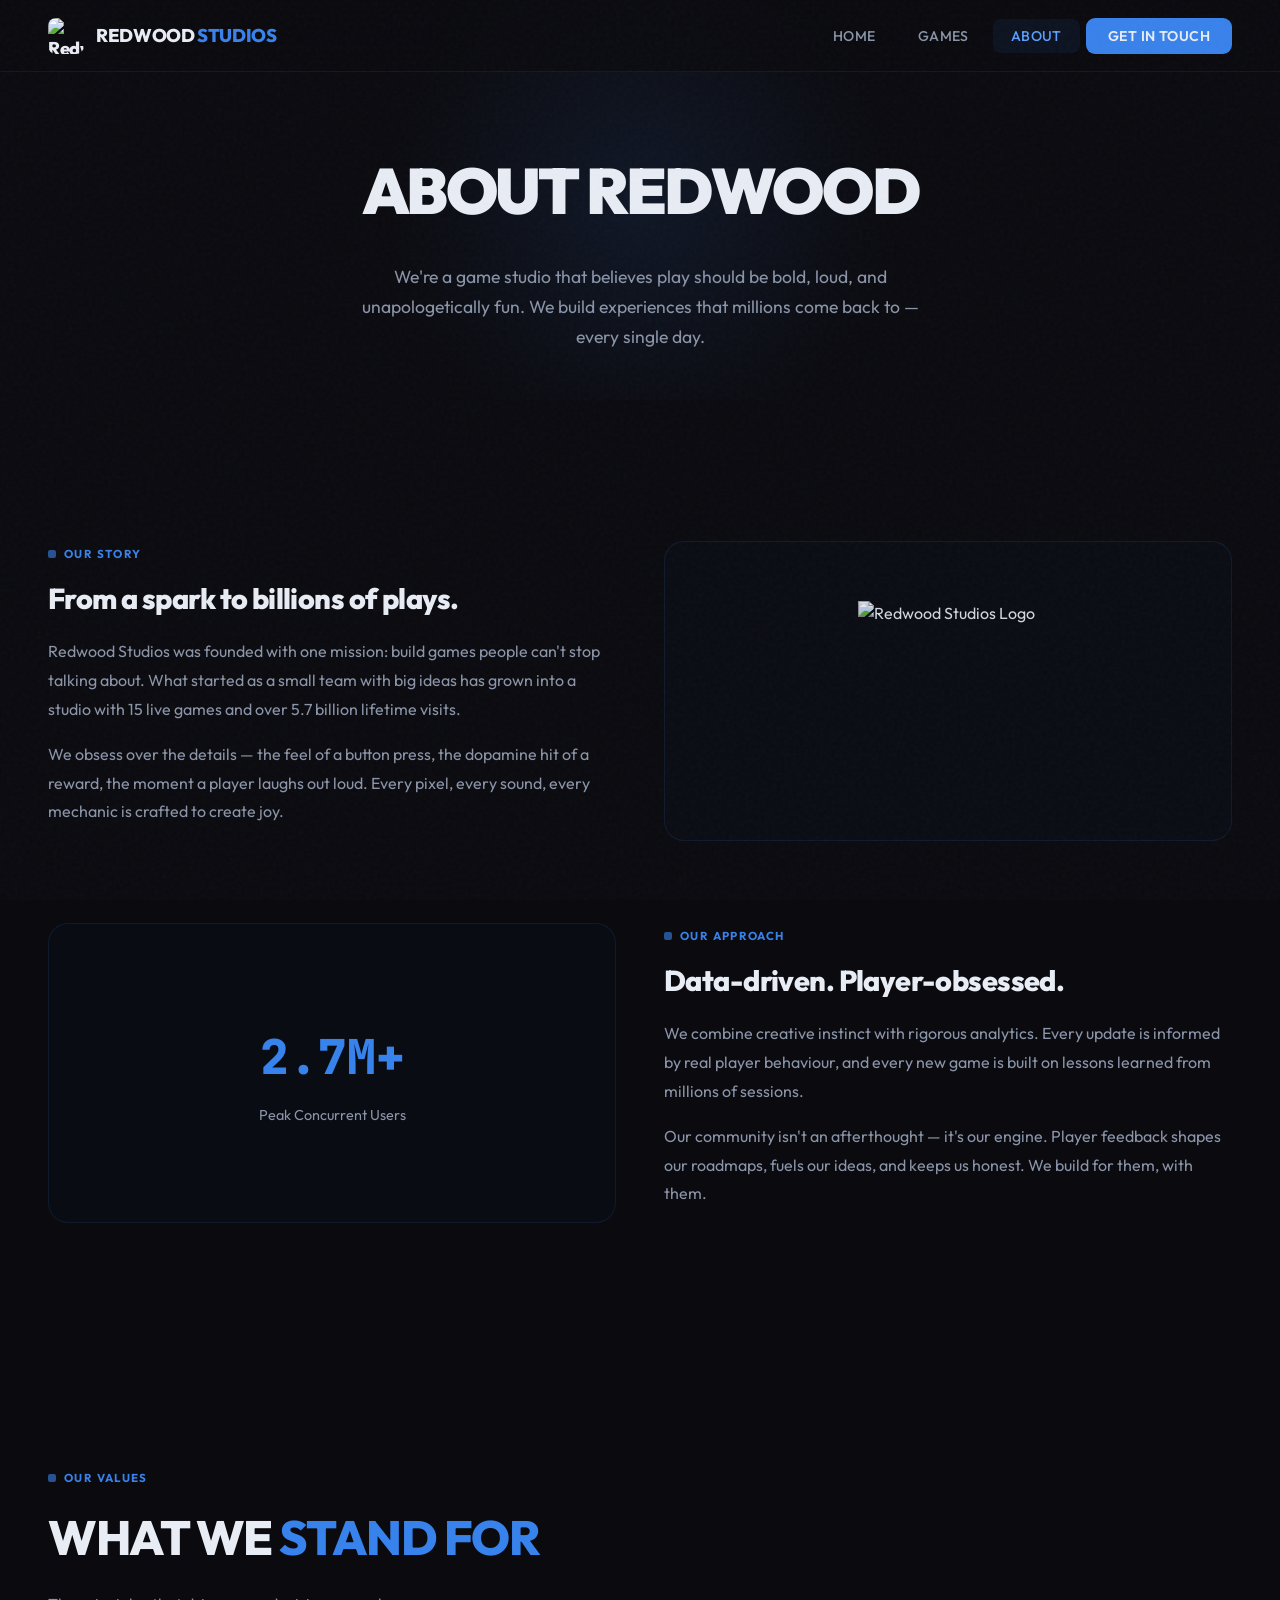
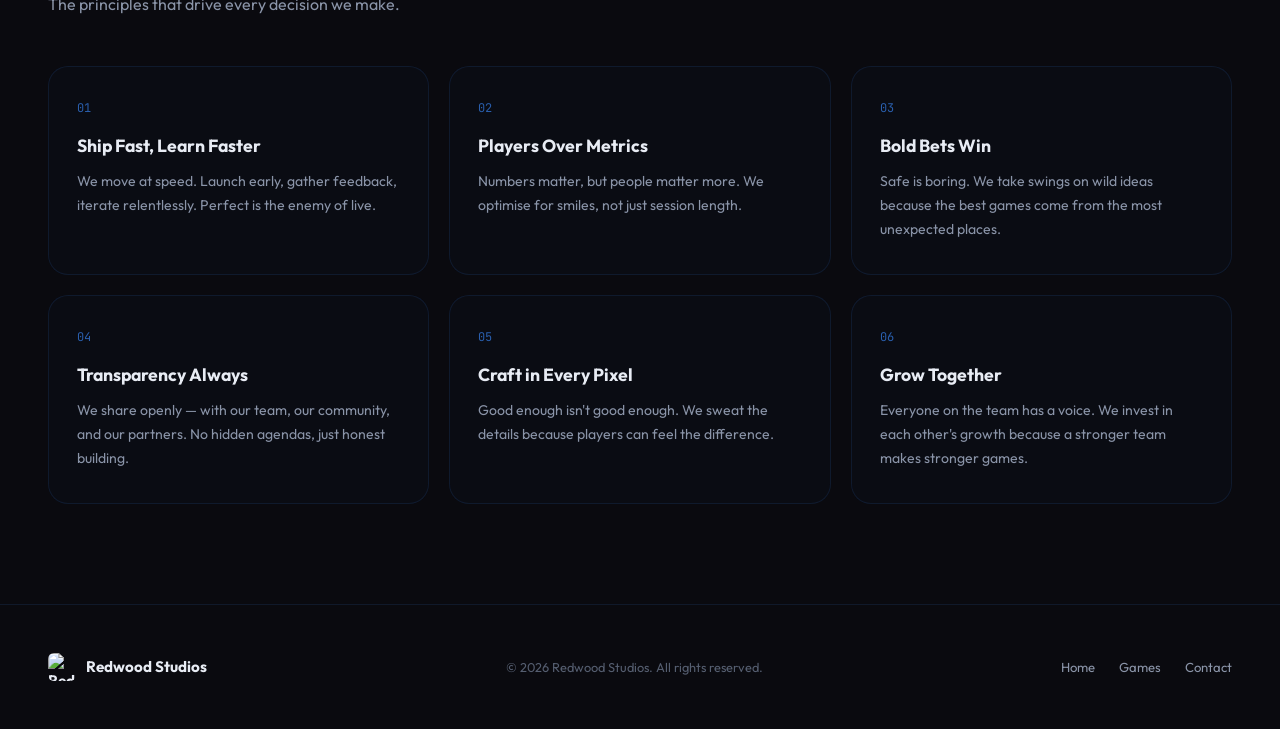
==== about.html @ 0819c864 "Rename about (11).html to about.html" ====
<!DOCTYPE html>
<html lang="en">
<head>
  <meta charset="UTF-8">
  <meta name="viewport" content="width=device-width, initial-scale=1.0">
  <title>About — Redwood Studios</title>
  <link rel="icon" href="logo.png" type="image/png">
  <link rel="stylesheet" href="styles.css">
</head>
<body>

  <!-- Navigation -->
  <nav class="nav">
    <a href="index.html" class="nav-brand">
      <img src="logo.png" alt="Redwood Studios">
      <span>REDWOOD <span class="brand-highlight">STUDIOS</span></span>
    </a>
    <ul class="nav-links">
      <li><a href="index.html">Home</a></li>
      <li><a href="games.html">Games</a></li>
      <li><a href="about.html" class="active">About</a></li>
      <li><a href="contact.html" class="nav-cta">Get in Touch</a></li>
    </ul>
    <button class="mobile-toggle" aria-label="Menu">
      <span></span><span></span><span></span>
    </button>
  </nav>

  <!-- About Hero -->
  <div class="about-hero">
    <h1 class="reveal">ABOUT <span class="highlight">REDWOOD</span></h1>
    <p class="reveal">We're a game studio that believes play should be bold, loud, and unapologetically fun. We build experiences that millions come back to — every single day.</p>
  </div>

  <!-- Our Story -->
  <section class="about-section">
    <div class="about-grid reveal">
      <div class="about-text">
        <div class="section-label">Our Story</div>
        <h2>From a spark to <span class="highlight">billions of plays.</span></h2>
        <p>Redwood Studios was founded with one mission: build games people can't stop talking about. What started as a small team with big ideas has grown into a studio with 15 live games and over 5.7 billion lifetime visits.</p>
        <p>We obsess over the details — the feel of a button press, the dopamine hit of a reward, the moment a player laughs out loud. Every pixel, every sound, every mechanic is crafted to create joy.</p>
      </div>
      <div class="about-visual">
        <img src="logo.png" alt="Redwood Studios Logo" style="width: 180px; height: 180px; opacity: 0.9;">
      </div>
    </div>

    <div class="about-grid reveal" style="direction: rtl;">
      <div class="about-text" style="direction: ltr;">
        <div class="section-label">Our Approach</div>
        <h2>Data-driven. <span class="highlight">Player-obsessed.</span></h2>
        <p>We combine creative instinct with rigorous analytics. Every update is informed by real player behaviour, and every new game is built on lessons learned from millions of sessions.</p>
        <p>Our community isn't an afterthought — it's our engine. Player feedback shapes our roadmaps, fuels our ideas, and keeps us honest. We build for them, with them.</p>
      </div>
      <div class="about-visual" style="direction: ltr;">
        <div style="text-align:center;">
          <div style="font-family: var(--font-mono); font-size: 3rem; font-weight: 800; color: var(--blue-primary); margin-bottom: 8px;">2.7M+</div>
          <div style="color: var(--text-secondary); font-size: 0.9rem;">Peak Concurrent Users</div>
        </div>
      </div>
    </div>
  </section>

  <!-- Values -->
  <section class="section">
    <div class="reveal">
      <div class="section-label">Our Values</div>
      <h2 class="section-title">WHAT WE <span class="highlight">STAND FOR</span></h2>
      <p class="section-subtitle">The principles that drive every decision we make.</p>
    </div>

    <div class="values-grid">
      <div class="value-card reveal">
        <div class="value-number">01</div>
        <h3>Ship Fast, Learn Faster</h3>
        <p>We move at speed. Launch early, gather feedback, iterate relentlessly. Perfect is the enemy of live.</p>
      </div>
      <div class="value-card reveal">
        <div class="value-number">02</div>
        <h3>Players Over Metrics</h3>
        <p>Numbers matter, but people matter more. We optimise for smiles, not just session length.</p>
      </div>
      <div class="value-card reveal">
        <div class="value-number">03</div>
        <h3>Bold Bets Win</h3>
        <p>Safe is boring. We take swings on wild ideas because the best games come from the most unexpected places.</p>
      </div>
      <div class="value-card reveal">
        <div class="value-number">04</div>
        <h3>Transparency Always</h3>
        <p>We share openly — with our team, our community, and our partners. No hidden agendas, just honest building.</p>
      </div>
      <div class="value-card reveal">
        <div class="value-number">05</div>
        <h3>Craft in Every Pixel</h3>
        <p>Good enough isn't good enough. We sweat the details because players can feel the difference.</p>
      </div>
      <div class="value-card reveal">
        <div class="value-number">06</div>
        <h3>Grow Together</h3>
        <p>Everyone on the team has a voice. We invest in each other's growth because a stronger team makes stronger games.</p>
      </div>
    </div>
  </section>

  <!-- Footer -->
  <footer class="footer">
    <div class="footer-brand">
      <img src="logo.png" alt="Redwood Studios">
      <span>Redwood Studios</span>
    </div>
    <p class="footer-copy">&copy; 2026 Redwood Studios. All rights reserved.</p>
    <ul class="footer-links">
      <li><a href="index.html">Home</a></li>
      <li><a href="games.html">Games</a></li>
      <li><a href="contact.html">Contact</a></li>
    </ul>
  </footer>

  <script src="script.js"></script>
</body>
</html>
---- styles.css ----
@import url('https://fonts.googleapis.com/css2?family=Outfit:wght@300;400;500;600;700;800;900&family=JetBrains+Mono:wght@400;500;600&display=swap');

/* ── Reset & Variables ── */
*, *::before, *::after { margin: 0; padding: 0; box-sizing: border-box; }

:root {
  --bg-primary: #0a0a0f;
  --bg-secondary: #0d0d14;
  --bg-card: rgba(15, 18, 30, 0.65);
  --bg-glass: rgba(12, 15, 25, 0.55);
  --border-subtle: rgba(56, 130, 235, 0.12);
  --border-glow: rgba(56, 130, 235, 0.3);
  --blue-primary: #3882eb;
  --blue-bright: #5ca0ff;
  --blue-dim: #2a5fad;
  --green-active: #34d399;
  --text-primary: #e8ecf4;
  --text-secondary: #8a94a8;
  --text-muted: #555e70;
  --font-display: 'Outfit', sans-serif;
  --font-mono: 'JetBrains Mono', monospace;
  --radius-sm: 8px;
  --radius-md: 14px;
  --radius-lg: 20px;
  --transition-fast: 0.2s cubic-bezier(0.4, 0, 0.2, 1);
  --transition-smooth: 0.4s cubic-bezier(0.25, 0.46, 0.45, 0.94);
}

html { scroll-behavior: smooth; }

body {
  font-family: var(--font-display);
  background: var(--bg-primary);
  color: var(--text-primary);
  line-height: 1.6;
  overflow-x: hidden;
  -webkit-font-smoothing: antialiased;
}

a { text-decoration: none; color: inherit; }
img { max-width: 100%; display: block; }
button { cursor: pointer; font-family: inherit; border: none; }

/* ── Noise Overlay ── */
body::before {
  content: '';
  position: fixed;
  inset: 0;
  background-image: url("data:image/svg+xml,%3Csvg viewBox='0 0 256 256' xmlns='http://www.w3.org/2000/svg'%3E%3Cfilter id='n'%3E%3CfeTurbulence type='fractalNoise' baseFrequency='0.9' numOctaves='4' stitchTiles='stitch'/%3E%3C/filter%3E%3Crect width='100%25' height='100%25' filter='url(%23n)' opacity='0.03'/%3E%3C/svg%3E");
  pointer-events: none;
  z-index: 9999;
}

/* ── Navigation ── */
.nav {
  position: fixed;
  top: 0;
  left: 0;
  right: 0;
  z-index: 1000;
  padding: 0 48px;
  height: 72px;
  display: flex;
  align-items: center;
  justify-content: space-between;
  background: rgba(10, 10, 15, 0.7);
  backdrop-filter: blur(20px);
  -webkit-backdrop-filter: blur(20px);
  border-bottom: 1px solid var(--border-subtle);
  transition: background var(--transition-fast);
}

.nav-brand {
  display: flex;
  align-items: center;
  gap: 12px;
  font-weight: 800;
  font-size: 1.15rem;
  letter-spacing: -0.02em;
}

.nav-brand img {
  width: 36px;
  height: 36px;
  border-radius: 8px;
}

.nav-brand .brand-highlight { color: var(--blue-primary); }

.nav-links {
  display: flex;
  align-items: center;
  gap: 6px;
  list-style: none;
}

.nav-links a {
  padding: 8px 18px;
  border-radius: 8px;
  font-size: 0.88rem;
  font-weight: 500;
  color: var(--text-secondary);
  letter-spacing: 0.03em;
  text-transform: uppercase;
  transition: all var(--transition-fast);
}

.nav-links a:hover,
.nav-links a.active {
  color: var(--text-primary);
  background: rgba(56, 130, 235, 0.08);
}

.nav-links a.active { color: var(--blue-bright); }

.nav-cta {
  padding: 9px 22px !important;
  background: var(--blue-primary) !important;
  color: var(--text-primary) !important;
  border-radius: 9px !important;
  font-weight: 600 !important;
  transition: all var(--transition-fast) !important;
}
.nav-cta:hover { background: var(--blue-bright) !important; transform: translateY(-1px); }

.mobile-toggle {
  display: none;
  flex-direction: column;
  gap: 5px;
  background: none;
  padding: 4px;
}
.mobile-toggle span {
  display: block;
  width: 22px;
  height: 2px;
  background: var(--text-secondary);
  border-radius: 2px;
  transition: var(--transition-fast);
}

/* ── Hero Section ── */
.hero {
  position: relative;
  min-height: 100vh;
  display: flex;
  flex-direction: column;
  justify-content: center;
  padding: 120px 48px 60px;
  overflow: hidden;
}

.hero-bg {
  position: absolute;
  inset: 0;
  background:
    radial-gradient(ellipse 80% 60% at 70% 30%, rgba(56, 130, 235, 0.12), transparent),
    radial-gradient(ellipse 60% 50% at 20% 80%, rgba(42, 95, 173, 0.08), transparent),
    linear-gradient(180deg, var(--bg-primary) 0%, var(--bg-secondary) 100%);
  z-index: 0;
}

.hero-bg::after {
  content: '';
  position: absolute;
  top: 10%;
  right: 5%;
  width: 500px;
  height: 500px;
  background: radial-gradient(circle, rgba(56, 130, 235, 0.06) 0%, transparent 70%);
  animation: pulse-glow 6s ease-in-out infinite;
}

@keyframes pulse-glow {
  0%, 100% { opacity: 0.5; transform: scale(1); }
  50% { opacity: 1; transform: scale(1.1); }
}

.hero-content {
  position: relative;
  z-index: 1;
  max-width: 720px;
}

.hero-badge {
  display: inline-flex;
  align-items: center;
  gap: 8px;
  padding: 6px 16px;
  background: rgba(52, 211, 153, 0.08);
  border: 1px solid rgba(52, 211, 153, 0.2);
  border-radius: 100px;
  font-size: 0.75rem;
  font-weight: 600;
  color: var(--green-active);
  text-transform: uppercase;
  letter-spacing: 0.08em;
  margin-bottom: 32px;
  animation: fade-down 0.6s ease-out;
}

.hero-badge::before {
  content: '';
  width: 7px;
  height: 7px;
  background: var(--green-active);
  border-radius: 50%;
  animation: blink-dot 2s ease-in-out infinite;
}

@keyframes blink-dot {
  0%, 100% { opacity: 1; }
  50% { opacity: 0.3; }
}

.hero h1 {
  font-size: clamp(3.2rem, 7vw, 5.5rem);
  font-weight: 900;
  line-height: 1.0;
  letter-spacing: -0.04em;
  margin-bottom: 24px;
  animation: fade-up 0.7s ease-out 0.1s both;
}

.hero h1 .highlight {
  color: var(--blue-primary);
  position: relative;
}

.hero-subtitle {
  font-size: 1.1rem;
  color: var(--text-secondary);
  max-width: 500px;
  line-height: 1.7;
  margin-bottom: 12px;
  animation: fade-up 0.7s ease-out 0.2s both;
}

.hero-tagline {
  font-size: 1.05rem;
  font-weight: 600;
  color: var(--text-primary);
  margin-bottom: 36px;
  animation: fade-up 0.7s ease-out 0.25s both;
}

.hero-buttons {
  display: flex;
  gap: 14px;
  animation: fade-up 0.7s ease-out 0.35s both;
}

.btn-primary {
  display: inline-flex;
  align-items: center;
  gap: 8px;
  padding: 14px 28px;
  background: var(--blue-primary);
  color: #fff;
  font-weight: 600;
  font-size: 0.92rem;
  border-radius: var(--radius-sm);
  transition: all var(--transition-fast);
}
.btn-primary:hover { background: var(--blue-bright); transform: translateY(-2px); box-shadow: 0 8px 30px rgba(56, 130, 235, 0.3); }

.btn-outline {
  display: inline-flex;
  align-items: center;
  gap: 8px;
  padding: 14px 28px;
  background: transparent;
  color: var(--text-primary);
  font-weight: 600;
  font-size: 0.92rem;
  border-radius: var(--radius-sm);
  border: 1px solid var(--border-glow);
  transition: all var(--transition-fast);
}
.btn-outline:hover { background: rgba(56, 130, 235, 0.08); border-color: var(--blue-primary); }

/* ── Stats Bar ── */
.stats-bar {
  padding: 0 48px;
  position: relative;
  z-index: 1;
  margin-top: -20px;
}

.stats-container {
  display: grid;
  grid-template-columns: repeat(5, 1fr);
  gap: 1px;
  background: var(--border-subtle);
  border-radius: var(--radius-lg);
  overflow: hidden;
  border: 1px solid var(--border-subtle);
}

.stat-item {
  background: var(--bg-glass);
  backdrop-filter: blur(12px);
  padding: 28px 24px;
  text-align: center;
  transition: background var(--transition-fast);
}
.stat-item:hover { background: rgba(20, 24, 40, 0.7); }

.stat-icon {
  display: inline-flex;
  align-items: center;
  gap: 6px;
  font-size: 0.7rem;
  font-weight: 600;
  color: var(--text-muted);
  text-transform: uppercase;
  letter-spacing: 0.1em;
  margin-bottom: 8px;
}

.stat-icon svg { width: 14px; height: 14px; opacity: 0.5; }

.stat-value {
  font-size: 2rem;
  font-weight: 800;
  font-family: var(--font-mono);
  letter-spacing: -0.03em;
  color: var(--text-primary);
}

.stat-value .suffix { color: var(--blue-primary); }

.stat-live {
  display: inline-flex;
  align-items: center;
  gap: 5px;
  margin-top: 6px;
  padding: 2px 10px;
  background: rgba(52, 211, 153, 0.1);
  border-radius: 100px;
  font-size: 0.65rem;
  font-weight: 700;
  color: var(--green-active);
  text-transform: uppercase;
  letter-spacing: 0.08em;
}
.stat-live::before {
  content: '';
  width: 5px;
  height: 5px;
  background: var(--green-active);
  border-radius: 50%;
  animation: blink-dot 2s ease-in-out infinite;
}

/* ── Section Commons ── */
.section {
  padding: 100px 48px;
  position: relative;
}

.section-label {
  display: inline-flex;
  align-items: center;
  gap: 8px;
  font-size: 0.72rem;
  font-weight: 700;
  color: var(--blue-primary);
  text-transform: uppercase;
  letter-spacing: 0.12em;
  margin-bottom: 12px;
}
.section-label::before {
  content: '';
  width: 8px;
  height: 8px;
  background: var(--blue-primary);
  border-radius: 2px;
  opacity: 0.6;
}

.section-title {
  font-size: clamp(2rem, 4vw, 3rem);
  font-weight: 800;
  letter-spacing: -0.03em;
  margin-bottom: 16px;
}
.section-title .highlight { color: var(--blue-primary); }

.section-subtitle {
  color: var(--text-secondary);
  font-size: 1rem;
  max-width: 520px;
  margin-bottom: 48px;
}

/* ── Featured Games Grid ── */
.featured-grid {
  display: grid;
  grid-template-columns: repeat(12, 1fr);
  grid-template-rows: auto auto;
  gap: 16px;
}

.game-card {
  position: relative;
  border-radius: var(--radius-md);
  overflow: hidden;
  border: 1px solid var(--border-subtle);
  transition: all var(--transition-smooth);
  cursor: pointer;
}

.game-card:hover {
  border-color: var(--border-glow);
  transform: translateY(-4px);
  box-shadow: 0 20px 60px rgba(0, 0, 0, 0.4), 0 0 40px rgba(56, 130, 235, 0.08);
}

.game-card:nth-child(1) { grid-column: span 7; grid-row: span 1; }
.game-card:nth-child(2) { grid-column: span 5; }
.game-card:nth-child(3) { grid-column: span 4; }
.game-card:nth-child(4) { grid-column: span 4; }
.game-card:nth-child(5) { grid-column: span 4; }

.game-card .game-thumb {
  width: 100%;
  height: 100%;
  min-height: 240px;
  object-fit: cover;
  transition: transform 0.6s ease;
}
.game-card:nth-child(1) .game-thumb { min-height: 340px; }
.game-card:hover .game-thumb { transform: scale(1.05); }

.game-card .game-overlay {
  position: absolute;
  inset: 0;
  background: linear-gradient(0deg, rgba(6, 6, 12, 0.92) 0%, rgba(6, 6, 12, 0.1) 55%);
  padding: 20px;
  display: flex;
  flex-direction: column;
  justify-content: flex-end;
}

.game-card .game-name {
  font-size: 1.2rem;
  font-weight: 700;
  margin-bottom: 8px;
}

.game-card .game-stats {
  display: flex;
  align-items: center;
  gap: 12px;
  font-size: 0.78rem;
  color: var(--text-secondary);
}

.game-stat-item {
  display: flex;
  align-items: center;
  gap: 5px;
}

.active-dot {
  width: 6px;
  height: 6px;
  background: var(--green-active);
  border-radius: 50%;
  box-shadow: 0 0 6px var(--green-active);
  animation: blink-dot 2s ease-in-out infinite;
}

.game-stats .sep {
  color: var(--text-muted);
  opacity: 0.4;
}

.game-badge {
  position: absolute;
  top: 14px;
  right: 14px;
  display: inline-flex;
  align-items: center;
  gap: 6px;
  padding: 5px 12px;
  background: rgba(10, 10, 15, 0.75);
  backdrop-filter: blur(10px);
  border: 1px solid rgba(255, 215, 0, 0.25);
  border-radius: 8px;
  font-size: 0.68rem;
  font-weight: 700;
  color: #ffd700;
  text-transform: uppercase;
  letter-spacing: 0.06em;
}

/* ── About / Who We Are Cards ── */
.about-cards {
  display: grid;
  grid-template-columns: repeat(3, 1fr);
  gap: 20px;
}

.glass-card {
  background: var(--bg-glass);
  backdrop-filter: blur(16px);
  border: 1px solid var(--border-subtle);
  border-radius: var(--radius-lg);
  padding: 36px 30px;
  transition: all var(--transition-smooth);
}
.glass-card:hover {
  border-color: var(--border-glow);
  transform: translateY(-4px);
  box-shadow: 0 16px 48px rgba(0, 0, 0, 0.3);
}

.glass-card .card-icon {
  width: 48px;
  height: 48px;
  display: flex;
  align-items: center;
  justify-content: center;
  background: rgba(56, 130, 235, 0.1);
  border: 1px solid rgba(56, 130, 235, 0.15);
  border-radius: 12px;
  margin-bottom: 20px;
  color: var(--blue-primary);
}

.glass-card h3 {
  font-size: 1.15rem;
  font-weight: 700;
  margin-bottom: 10px;
}

.glass-card p {
  color: var(--text-secondary);
  font-size: 0.92rem;
  line-height: 1.7;
}

/* ── Games Page Grid ── */
.games-header {
  padding: 120px 48px 40px;
}

.games-header .back-link {
  display: inline-flex;
  align-items: center;
  gap: 6px;
  color: var(--text-secondary);
  font-size: 0.85rem;
  margin-bottom: 32px;
  transition: color var(--transition-fast);
}
.games-header .back-link:hover { color: var(--text-primary); }

.games-count {
  color: var(--text-muted);
  font-size: 0.78rem;
  font-weight: 600;
  letter-spacing: 0.1em;
  text-transform: uppercase;
  margin-top: 8px;
}

.search-bar {
  margin-top: 24px;
  max-width: 380px;
  position: relative;
}
.search-bar input {
  width: 100%;
  padding: 12px 16px 12px 42px;
  background: var(--bg-glass);
  border: 1px solid var(--border-subtle);
  border-radius: var(--radius-sm);
  color: var(--text-primary);
  font-family: var(--font-display);
  font-size: 0.9rem;
  outline: none;
  transition: border-color var(--transition-fast);
}
.search-bar input::placeholder { color: var(--text-muted); }
.search-bar input:focus { border-color: var(--border-glow); }
.search-bar svg {
  position: absolute;
  left: 14px;
  top: 50%;
  transform: translateY(-50%);
  width: 16px;
  height: 16px;
  color: var(--text-muted);
}

.games-grid {
  display: grid;
  grid-template-columns: repeat(4, 1fr);
  gap: 18px;
  padding: 20px 48px 100px;
}

.catalog-card {
  position: relative;
  border-radius: var(--radius-md);
  overflow: hidden;
  border: 1px solid var(--border-subtle);
  transition: all var(--transition-smooth);
  cursor: pointer;
  aspect-ratio: 1;
}
.catalog-card:hover {
  border-color: var(--border-glow);
  transform: translateY(-4px);
  box-shadow: 0 16px 48px rgba(0, 0, 0, 0.4);
}

.catalog-card .cat-thumb {
  width: 100%;
  height: 100%;
  object-fit: cover;
  transition: transform 0.5s ease;
}
.catalog-card:hover .cat-thumb { transform: scale(1.06); }

.catalog-card .cat-overlay {
  position: absolute;
  inset: 0;
  background: linear-gradient(0deg, rgba(6, 6, 12, 0.95) 0%, rgba(6, 6, 12, 0) 50%);
  padding: 18px;
  display: flex;
  flex-direction: column;
  justify-content: flex-end;
}

.catalog-card .cat-name {
  font-size: 1rem;
  font-weight: 700;
  margin-bottom: 8px;
}

.catalog-card .cat-stats {
  display: flex;
  align-items: center;
  gap: 10px;
  font-size: 0.72rem;
  color: var(--text-secondary);
  flex-wrap: wrap;
}

.cat-stat-badge {
  display: inline-flex;
  align-items: center;
  gap: 4px;
  padding: 3px 8px;
  background: rgba(52, 211, 153, 0.1);
  border-radius: 6px;
  color: var(--green-active);
  font-weight: 600;
}

/* ── About Page ── */
.about-hero {
  padding: 140px 48px 80px;
  text-align: center;
  position: relative;
}
.about-hero::before {
  content: '';
  position: absolute;
  top: 0;
  left: 50%;
  transform: translateX(-50%);
  width: 600px;
  height: 400px;
  background: radial-gradient(circle, rgba(56, 130, 235, 0.1) 0%, transparent 70%);
}

.about-hero h1 {
  font-size: clamp(2.5rem, 5vw, 4rem);
  font-weight: 900;
  letter-spacing: -0.04em;
  margin-bottom: 20px;
  position: relative;
}

.about-hero p {
  color: var(--text-secondary);
  max-width: 600px;
  margin: 0 auto 48px;
  font-size: 1.1rem;
  line-height: 1.7;
  position: relative;
}

.about-section {
  padding: 60px 48px;
}

.about-grid {
  display: grid;
  grid-template-columns: 1fr 1fr;
  gap: 48px;
  align-items: center;
  margin-bottom: 80px;
}

.about-text h2 {
  font-size: 1.8rem;
  font-weight: 800;
  margin-bottom: 16px;
  letter-spacing: -0.02em;
}

.about-text p {
  color: var(--text-secondary);
  line-height: 1.8;
  margin-bottom: 16px;
}

.about-visual {
  background: var(--bg-glass);
  border: 1px solid var(--border-subtle);
  border-radius: var(--radius-lg);
  padding: 48px;
  display: flex;
  align-items: center;
  justify-content: center;
  min-height: 300px;
}

.values-grid {
  display: grid;
  grid-template-columns: repeat(3, 1fr);
  gap: 20px;
  margin-top: 48px;
}

.value-card {
  background: var(--bg-glass);
  backdrop-filter: blur(16px);
  border: 1px solid var(--border-subtle);
  border-radius: var(--radius-lg);
  padding: 32px 28px;
  transition: all var(--transition-smooth);
}
.value-card:hover {
  border-color: var(--border-glow);
  transform: translateY(-3px);
}

.value-number {
  font-family: var(--font-mono);
  font-size: 0.75rem;
  color: var(--blue-dim);
  margin-bottom: 14px;
}

.value-card h3 {
  font-size: 1.1rem;
  font-weight: 700;
  margin-bottom: 10px;
}

.value-card p {
  color: var(--text-secondary);
  font-size: 0.88rem;
  line-height: 1.7;
}

/* ── Contact Page ── */
.contact-hero {
  padding: 140px 48px 60px;
  text-align: center;
  position: relative;
}

.contact-content {
  padding: 0 48px 100px;
  display: grid;
  grid-template-columns: 1fr 1fr;
  gap: 40px;
  max-width: 1000px;
  margin: 0 auto;
}

.contact-info {
  display: flex;
  flex-direction: column;
  gap: 24px;
}

.contact-card {
  background: var(--bg-glass);
  backdrop-filter: blur(16px);
  border: 1px solid var(--border-subtle);
  border-radius: var(--radius-lg);
  padding: 28px 24px;
  display: flex;
  align-items: flex-start;
  gap: 16px;
  transition: all var(--transition-smooth);
}
.contact-card:hover { border-color: var(--border-glow); transform: translateY(-2px); }

.contact-card-icon {
  width: 44px;
  height: 44px;
  min-width: 44px;
  display: flex;
  align-items: center;
  justify-content: center;
  background: rgba(56, 130, 235, 0.1);
  border: 1px solid rgba(56, 130, 235, 0.15);
  border-radius: 10px;
  color: var(--blue-primary);
}

.contact-card h3 {
  font-size: 0.95rem;
  font-weight: 700;
  margin-bottom: 4px;
}

.contact-card p {
  color: var(--text-secondary);
  font-size: 0.88rem;
}

.contact-card a {
  color: var(--blue-bright);
  font-size: 0.88rem;
  transition: color var(--transition-fast);
}
.contact-card a:hover { color: var(--blue-primary); }

.contact-form {
  background: var(--bg-glass);
  backdrop-filter: blur(16px);
  border: 1px solid var(--border-subtle);
  border-radius: var(--radius-lg);
  padding: 36px 32px;
}

.contact-form h3 {
  font-size: 1.2rem;
  font-weight: 700;
  margin-bottom: 24px;
}

.form-group {
  margin-bottom: 18px;
}

.form-group label {
  display: block;
  font-size: 0.8rem;
  font-weight: 600;
  color: var(--text-secondary);
  margin-bottom: 6px;
  text-transform: uppercase;
  letter-spacing: 0.06em;
}

.form-group input,
.form-group textarea {
  width: 100%;
  padding: 12px 16px;
  background: rgba(10, 10, 15, 0.6);
  border: 1px solid var(--border-subtle);
  border-radius: var(--radius-sm);
  color: var(--text-primary);
  font-family: var(--font-display);
  font-size: 0.9rem;
  outline: none;
  transition: border-color var(--transition-fast);
  resize: vertical;
}
.form-group input:focus,
.form-group textarea:focus { border-color: var(--border-glow); }

.form-group textarea { min-height: 120px; }

.btn-submit {
  width: 100%;
  padding: 14px;
  background: var(--blue-primary);
  color: #fff;
  font-weight: 600;
  font-size: 0.92rem;
  border-radius: var(--radius-sm);
  transition: all var(--transition-fast);
}
.btn-submit:hover { background: var(--blue-bright); }

/* ── Footer ── */
.footer {
  padding: 48px;
  border-top: 1px solid var(--border-subtle);
  display: flex;
  align-items: center;
  justify-content: space-between;
}

.footer-brand {
  display: flex;
  align-items: center;
  gap: 10px;
  font-weight: 700;
  font-size: 0.95rem;
}
.footer-brand img { width: 28px; height: 28px; border-radius: 6px; }

.footer-copy {
  color: var(--text-muted);
  font-size: 0.8rem;
}

.footer-links {
  display: flex;
  gap: 24px;
  list-style: none;
}
.footer-links a {
  color: var(--text-secondary);
  font-size: 0.82rem;
  transition: color var(--transition-fast);
}
.footer-links a:hover { color: var(--text-primary); }

/* ── Scroll Animations ── */
@keyframes fade-up {
  from { opacity: 0; transform: translateY(24px); }
  to { opacity: 1; transform: translateY(0); }
}

@keyframes fade-down {
  from { opacity: 0; transform: translateY(-12px); }
  to { opacity: 1; transform: translateY(0); }
}

.reveal {
  opacity: 0;
  transform: translateY(30px);
  transition: opacity 0.6s ease-out, transform 0.6s ease-out;
}
.reveal.visible {
  opacity: 1;
  transform: translateY(0);
}

/* ── Responsive ── */
@media (max-width: 1024px) {
  .featured-grid {
    grid-template-columns: repeat(6, 1fr);
  }
  .game-card:nth-child(1) { grid-column: span 6; }
  .game-card:nth-child(2) { grid-column: span 3; }
  .game-card:nth-child(3) { grid-column: span 3; }
  .game-card:nth-child(4) { grid-column: span 3; }
  .game-card:nth-child(5) { grid-column: span 3; }
  .games-grid { grid-template-columns: repeat(3, 1fr); }
  .stats-container { grid-template-columns: repeat(3, 1fr); }
}

@media (max-width: 768px) {
  .nav { padding: 0 24px; }
  .nav-links { display: none; }
  .mobile-toggle { display: flex; }
  .nav-links.open {
    display: flex;
    flex-direction: column;
    position: absolute;
    top: 72px;
    left: 0;
    right: 0;
    background: rgba(10, 10, 15, 0.95);
    backdrop-filter: blur(20px);
    padding: 20px;
    border-bottom: 1px solid var(--border-subtle);
  }
  .hero, .section, .about-hero, .about-section, .contact-hero, .games-header { padding-left: 24px; padding-right: 24px; }
  .stats-bar { padding: 0 24px; }
  .stats-container { grid-template-columns: repeat(2, 1fr); }
  .featured-grid { grid-template-columns: 1fr; }
  .game-card:nth-child(n) { grid-column: span 1; }
  .about-cards, .values-grid { grid-template-columns: 1fr; }
  .about-grid { grid-template-columns: 1fr; }
  .games-grid { grid-template-columns: repeat(2, 1fr); padding: 20px 24px 80px; }
  .contact-content { grid-template-columns: 1fr; padding: 0 24px 80px; }
  .footer { flex-direction: column; gap: 16px; text-align: center; padding: 32px 24px; }
}

@media (max-width: 480px) {
  .stats-container { grid-template-columns: 1fr; }
  .games-grid { grid-template-columns: 1fr; }
}
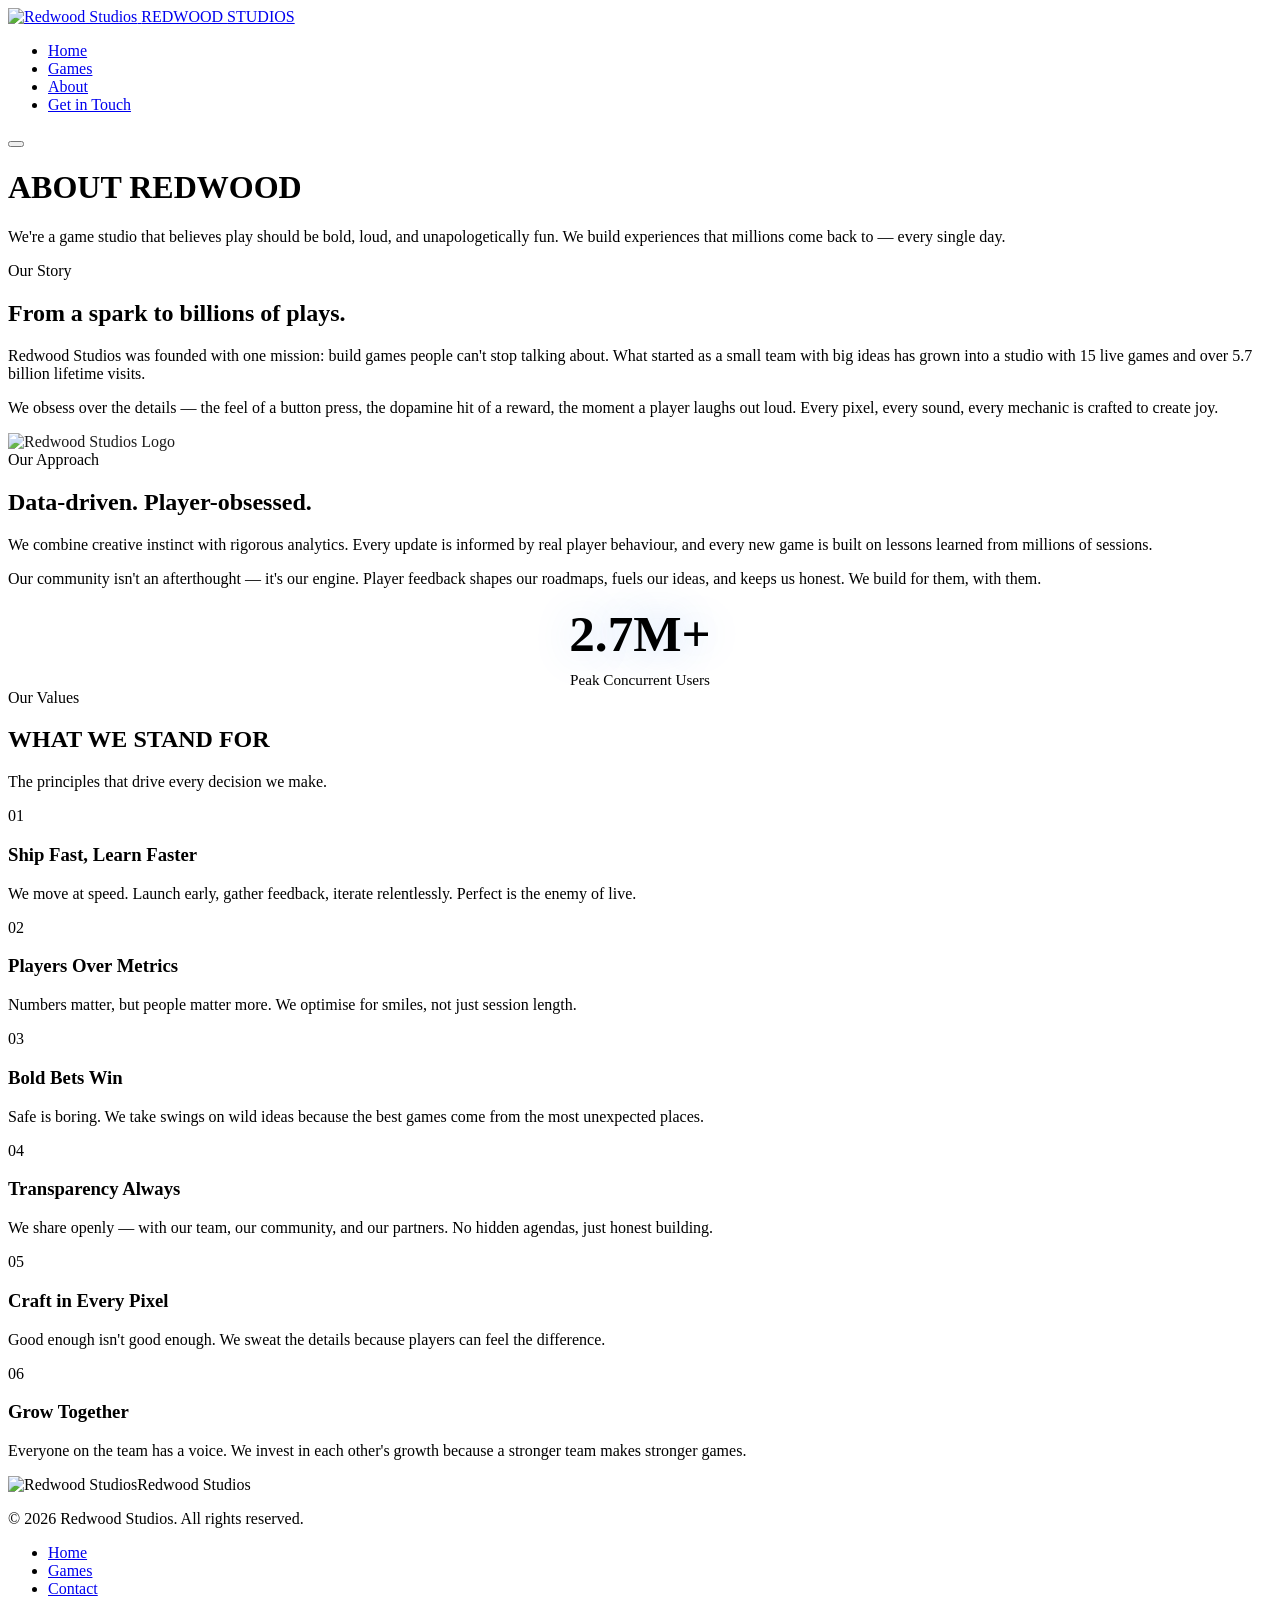
==== commit bc273cb1: "Rename about (12).html to about.html" ====
--- a/about.html
+++ b/about.html
@@ -8,8 +8,8 @@
   <link rel="stylesheet" href="styles.css">
 </head>
 <body>
+  <div class="grid-texture"></div>
 
-  <!-- Navigation -->
   <nav class="nav">
     <a href="index.html" class="nav-brand">
       <img src="logo.png" alt="Redwood Studios">
@@ -21,18 +21,16 @@
       <li><a href="about.html" class="active">About</a></li>
       <li><a href="contact.html" class="nav-cta">Get in Touch</a></li>
     </ul>
-    <button class="mobile-toggle" aria-label="Menu">
-      <span></span><span></span><span></span>
-    </button>
+    <button class="mobile-toggle" aria-label="Menu"><span></span><span></span><span></span></button>
   </nav>
 
-  <!-- About Hero -->
   <div class="about-hero">
     <h1 class="reveal">ABOUT <span class="highlight">REDWOOD</span></h1>
     <p class="reveal">We're a game studio that believes play should be bold, loud, and unapologetically fun. We build experiences that millions come back to — every single day.</p>
   </div>
 
-  <!-- Our Story -->
+  <div class="section-divider"></div>
+
   <section class="about-section">
     <div class="about-grid reveal">
       <div class="about-text">
@@ -42,7 +40,7 @@
         <p>We obsess over the details — the feel of a button press, the dopamine hit of a reward, the moment a player laughs out loud. Every pixel, every sound, every mechanic is crafted to create joy.</p>
       </div>
       <div class="about-visual">
-        <img src="logo.png" alt="Redwood Studios Logo" style="width: 180px; height: 180px; opacity: 0.9;">
+        <img src="logo.png" alt="Redwood Studios Logo" style="width: 200px; height: 200px; opacity: 0.9; position: relative;">
       </div>
     </div>
 
@@ -54,15 +52,16 @@
         <p>Our community isn't an afterthought — it's our engine. Player feedback shapes our roadmaps, fuels our ideas, and keeps us honest. We build for them, with them.</p>
       </div>
       <div class="about-visual" style="direction: ltr;">
-        <div style="text-align:center;">
-          <div style="font-family: var(--font-mono); font-size: 3rem; font-weight: 800; color: var(--blue-primary); margin-bottom: 8px;">2.7M+</div>
-          <div style="color: var(--text-secondary); font-size: 0.9rem;">Peak Concurrent Users</div>
+        <div style="text-align:center; position: relative;">
+          <div style="font-family: var(--font-mono); font-size: 3.2rem; font-weight: 800; color: var(--blue-bright); margin-bottom: 8px; text-shadow: 0 0 40px rgba(56,130,235,0.3);">2.7M+</div>
+          <div style="color: var(--text-secondary); font-size: 0.95rem;">Peak Concurrent Users</div>
         </div>
       </div>
     </div>
   </section>
 
-  <!-- Values -->
+  <div class="section-divider"></div>
+
   <section class="section">
     <div class="reveal">
       <div class="section-label">Our Values</div>
@@ -70,7 +69,7 @@
       <p class="section-subtitle">The principles that drive every decision we make.</p>
     </div>
 
-    <div class="values-grid">
+    <div class="values-grid reveal-stagger">
       <div class="value-card reveal">
         <div class="value-number">01</div>
         <h3>Ship Fast, Learn Faster</h3>
@@ -104,18 +103,10 @@
     </div>
   </section>
 
-  <!-- Footer -->
   <footer class="footer">
-    <div class="footer-brand">
-      <img src="logo.png" alt="Redwood Studios">
-      <span>Redwood Studios</span>
-    </div>
+    <div class="footer-brand"><img src="logo.png" alt="Redwood Studios"><span>Redwood Studios</span></div>
     <p class="footer-copy">&copy; 2026 Redwood Studios. All rights reserved.</p>
-    <ul class="footer-links">
-      <li><a href="index.html">Home</a></li>
-      <li><a href="games.html">Games</a></li>
-      <li><a href="contact.html">Contact</a></li>
-    </ul>
+    <ul class="footer-links"><li><a href="index.html">Home</a></li><li><a href="games.html">Games</a></li><li><a href="contact.html">Contact</a></li></ul>
   </footer>
 
   <script src="script.js"></script>
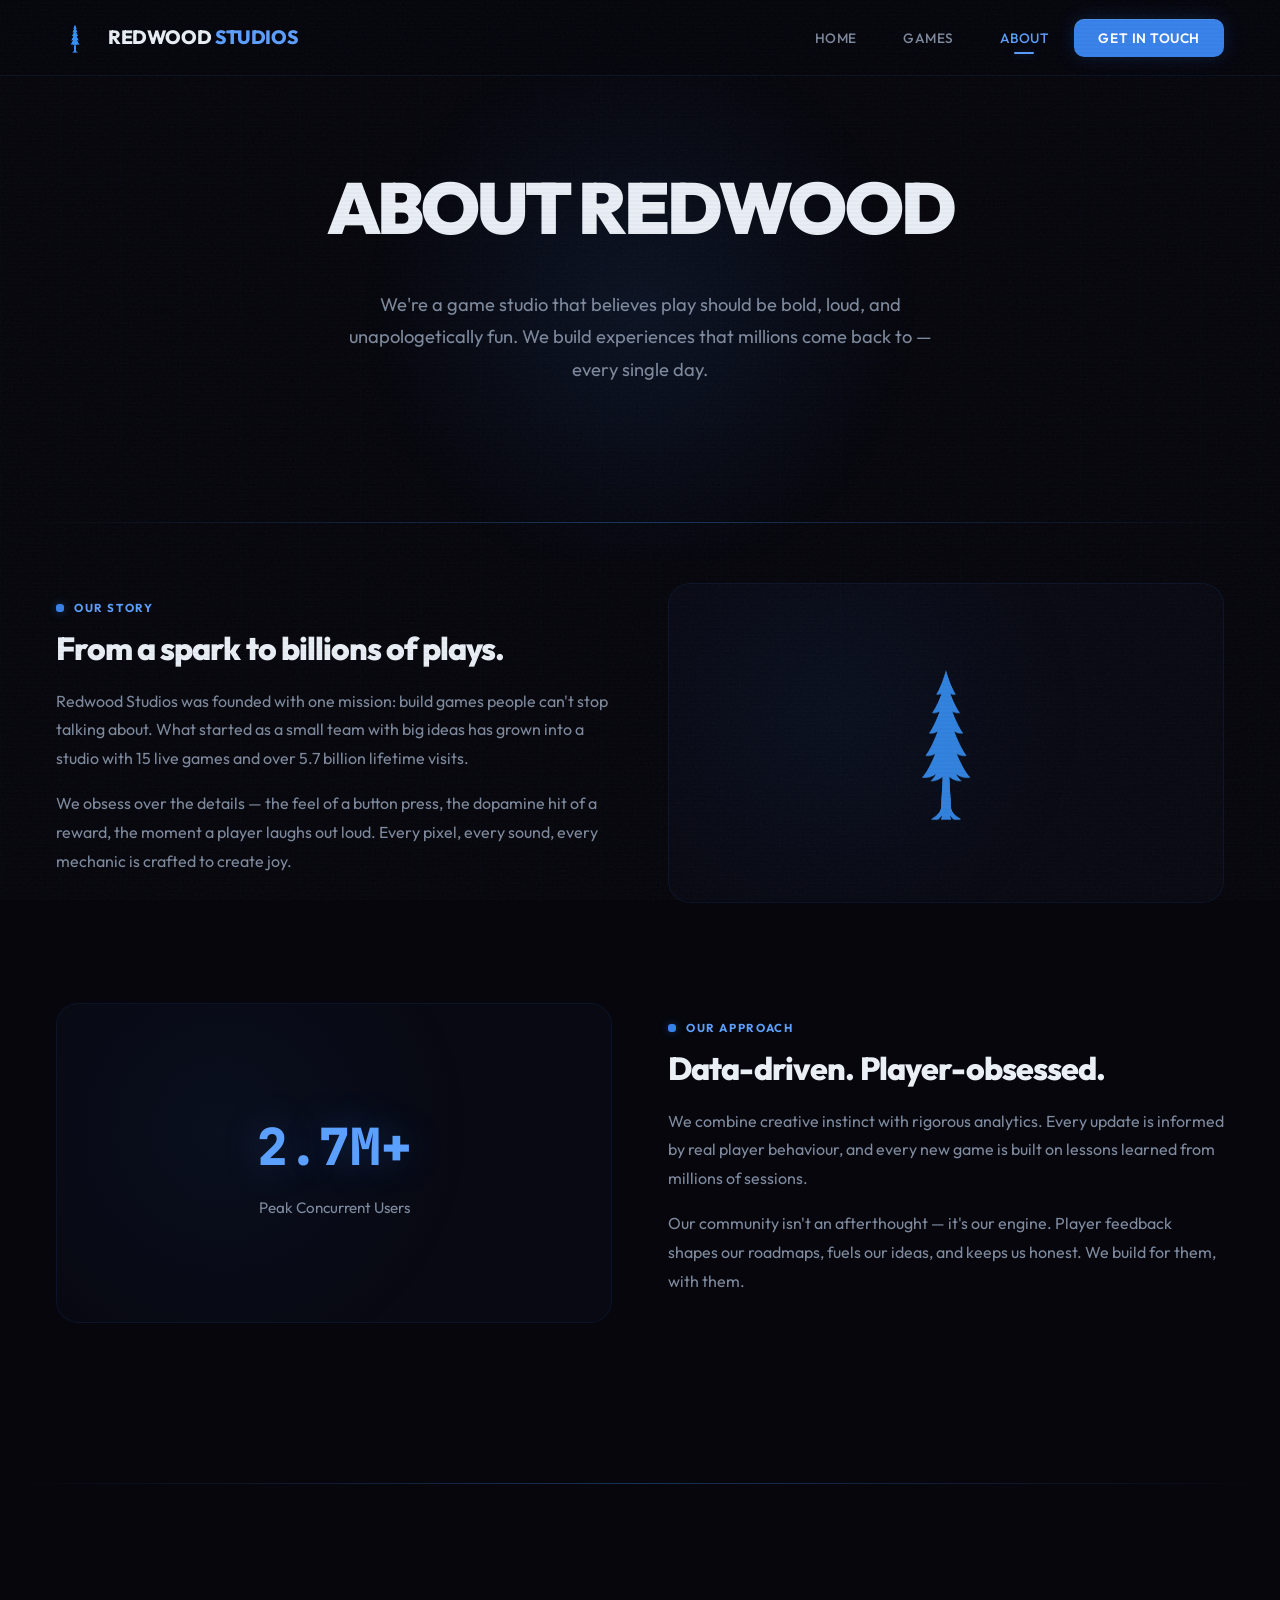
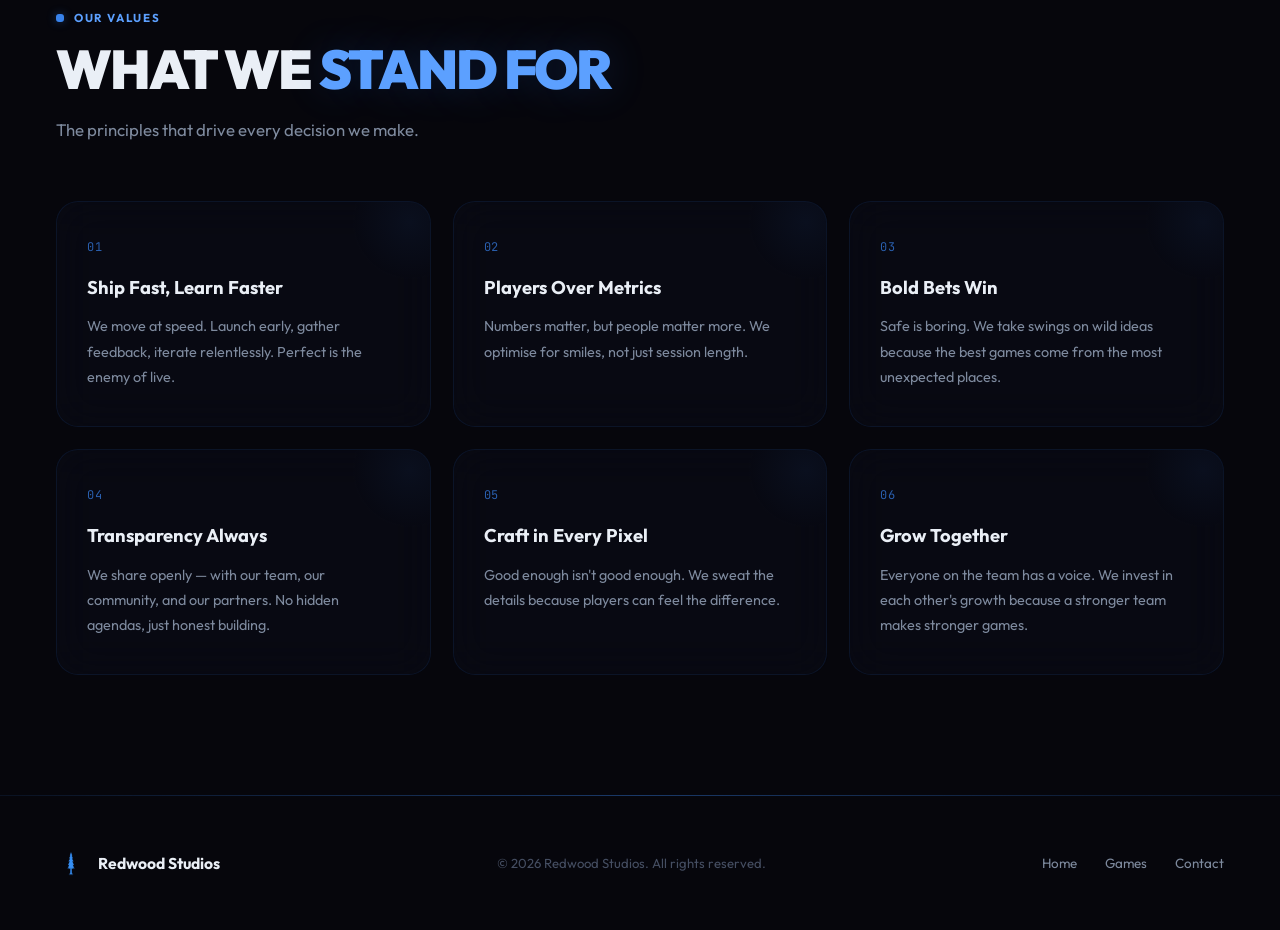
==== commit 91de937f: "Update about.html" ====
--- a/about.html
+++ b/about.html
@@ -3,8 +3,8 @@
 <head>
   <meta charset="UTF-8">
   <meta name="viewport" content="width=device-width, initial-scale=1.0">
-  <title>About — Redwood Studios</title>
-  <link rel="icon" href="logo.png" type="image/png">
+  <title>Redwood Studios - About</title>
+  <link rel="icon" href="icon.png" type="image/png">
   <link rel="stylesheet" href="styles.css">
 </head>
 <body>
--- a/styles.css
+++ b/styles.css
@@ -0,0 +1,506 @@
+@import url('https://fonts.googleapis.com/css2?family=Outfit:wght@300;400;500;600;700;800;900&family=JetBrains+Mono:wght@400;500;600&display=swap');
+
+*, *::before, *::after { margin: 0; padding: 0; box-sizing: border-box; }
+
+:root {
+  --bg-primary: #06060c;
+  --bg-secondary: #0a0a14;
+  --bg-card: rgba(12, 14, 28, 0.6);
+  --bg-glass: rgba(10, 12, 24, 0.5);
+  --border-subtle: rgba(56, 130, 235, 0.1);
+  --border-glow: rgba(56, 130, 235, 0.35);
+  --border-bright: rgba(92, 160, 255, 0.5);
+  --blue-primary: #3882eb;
+  --blue-bright: #5ca0ff;
+  --blue-dim: #2a5fad;
+  --blue-glow: rgba(56, 130, 235, 0.4);
+  --green-active: #34d399;
+  --text-primary: #eaeff6;
+  --text-secondary: #7e8a9e;
+  --text-muted: #454e62;
+  --font-display: 'Outfit', sans-serif;
+  --font-mono: 'JetBrains Mono', monospace;
+  --radius-sm: 10px;
+  --radius-md: 16px;
+  --radius-lg: 22px;
+  --ease-out: cubic-bezier(0.25, 0.46, 0.45, 0.94);
+}
+
+html { scroll-behavior: smooth; }
+
+body {
+  font-family: var(--font-display);
+  background: var(--bg-primary);
+  color: var(--text-primary);
+  line-height: 1.6;
+  overflow-x: hidden;
+  -webkit-font-smoothing: antialiased;
+}
+
+a { text-decoration: none; color: inherit; }
+img { max-width: 100%; display: block; }
+button { cursor: pointer; font-family: inherit; border: none; }
+
+/* Grain */
+body::after {
+  content: '';
+  position: fixed;
+  inset: 0;
+  background-image: url("data:image/svg+xml,%3Csvg viewBox='0 0 512 512' xmlns='http://www.w3.org/2000/svg'%3E%3Cfilter id='n'%3E%3CfeTurbulence type='fractalNoise' baseFrequency='0.75' numOctaves='4' stitchTiles='stitch'/%3E%3C/filter%3E%3Crect width='100%25' height='100%25' filter='url(%23n)' opacity='0.035'/%3E%3C/svg%3E");
+  pointer-events: none;
+  z-index: 9999;
+}
+/* Scanlines */
+body::before {
+  content: '';
+  position: fixed;
+  inset: 0;
+  background: repeating-linear-gradient(0deg, transparent, transparent 2px, rgba(0,0,0,0.02) 2px, rgba(0,0,0,0.02) 4px);
+  pointer-events: none;
+  z-index: 9998;
+}
+
+/* Grid lines bg */
+.grid-texture {
+  position: fixed;
+  inset: 0;
+  background-image:
+    linear-gradient(rgba(56,130,235,0.018) 1px, transparent 1px),
+    linear-gradient(90deg, rgba(56,130,235,0.018) 1px, transparent 1px);
+  background-size: 60px 60px;
+  pointer-events: none;
+  z-index: 0;
+}
+
+/* ── NAV ── */
+.nav {
+  position: fixed; top: 0; left: 0; right: 0; z-index: 1000;
+  padding: 0 56px; height: 76px;
+  display: flex; align-items: center; justify-content: space-between;
+  background: rgba(6,6,12,0.6);
+  backdrop-filter: blur(24px) saturate(1.4);
+  border-bottom: 1px solid var(--border-subtle);
+}
+.nav-brand { display: flex; align-items: center; gap: 14px; font-weight: 800; font-size: 1.2rem; letter-spacing: -0.02em; }
+.nav-brand img { width: 38px; height: 38px; border-radius: 10px; }
+.nav-brand .brand-highlight { color: var(--blue-bright); }
+.nav-links { display: flex; align-items: center; gap: 6px; list-style: none; }
+.nav-links a { padding: 9px 20px; border-radius: 10px; font-size: 0.85rem; font-weight: 500; color: var(--text-secondary); letter-spacing: 0.04em; text-transform: uppercase; transition: all 0.25s; position: relative; }
+.nav-links a:hover { color: var(--text-primary); background: rgba(56,130,235,0.06); }
+.nav-links a.active { color: var(--blue-bright); }
+.nav-links a.active::after { content: ''; position: absolute; bottom: 2px; left: 50%; transform: translateX(-50%); width: 20px; height: 2px; background: var(--blue-bright); border-radius: 2px; box-shadow: 0 0 8px var(--blue-glow); }
+.nav-cta { padding: 10px 24px !important; background: var(--blue-primary) !important; color: #fff !important; border-radius: 10px !important; font-weight: 600 !important; box-shadow: 0 0 20px rgba(56,130,235,0.2), inset 0 1px 0 rgba(255,255,255,0.1); transition: all 0.3s !important; }
+.nav-cta:hover { background: var(--blue-bright) !important; transform: translateY(-2px) !important; box-shadow: 0 4px 30px rgba(56,130,235,0.4) !important; }
+.nav-cta::after { display: none !important; }
+.mobile-toggle { display: none; flex-direction: column; gap: 5px; background: none; padding: 4px; }
+.mobile-toggle span { display: block; width: 24px; height: 2px; background: var(--text-secondary); border-radius: 2px; }
+
+/* ── HERO ── */
+.hero { position: relative; min-height: 100vh; display: flex; flex-direction: column; justify-content: center; padding: 140px 80px 80px; overflow: hidden; }
+.hero-bg { position: absolute; inset: 0; background: radial-gradient(ellipse 90% 70% at 65% 20%, rgba(56,130,235,0.14), transparent 60%), radial-gradient(ellipse 50% 40% at 15% 80%, rgba(42,95,173,0.08), transparent), radial-gradient(ellipse 40% 35% at 85% 75%, rgba(56,130,235,0.06), transparent), linear-gradient(180deg, var(--bg-primary), var(--bg-secondary)); z-index: 0; }
+.hero-bg::before { content: ''; position: absolute; top: 5%; right: 10%; width: 600px; height: 600px; background: radial-gradient(circle, rgba(56,130,235,0.08), transparent 65%); border-radius: 50%; animation: float-orb 8s ease-in-out infinite; }
+.hero-bg::after { content: ''; position: absolute; bottom: 10%; left: 5%; width: 400px; height: 400px; background: radial-gradient(circle, rgba(92,160,255,0.05), transparent 65%); border-radius: 50%; animation: float-orb 10s ease-in-out infinite reverse; }
+@keyframes float-orb { 0%,100% { transform: translate(0,0) scale(1); opacity: 0.6; } 33% { transform: translate(30px,-20px) scale(1.05); opacity: 1; } 66% { transform: translate(-15px,15px) scale(0.97); opacity: 0.8; } }
+
+.hero-inner { position: relative; z-index: 1; display: flex; align-items: center; justify-content: center; gap: 80px; width: 100%; max-width: 1360px; margin: 0 auto; }
+.hero-content { max-width: 540px; flex-shrink: 0; }
+
+/* ── 3D CARD CAROUSEL ── */
+.hero-carousel {
+  flex: 1;
+  max-width: 500px;
+  display: flex;
+  flex-direction: column;
+  align-items: center;
+  justify-content: center;
+  animation: fade-up 0.9s ease-out 0.6s both;
+}
+
+.carousel-stage {
+  position: relative;
+  width: 460px;
+  height: 540px;
+  perspective: 1200px;
+}
+
+.carousel-card {
+  position: absolute;
+  width: 380px;
+  height: 480px;
+  border-radius: 22px;
+  overflow: hidden;
+  border: 1px solid var(--border-subtle);
+  background: var(--bg-secondary);
+  transition: all 0.65s cubic-bezier(0.4, 0, 0.2, 1);
+  cursor: pointer;
+  left: 50%;
+  top: 50%;
+  transform-origin: center center;
+  /* Default: hidden behind stack */
+  transform: translate(-50%, -50%) scale(0.7) rotateY(10deg) translateZ(-200px);
+  opacity: 0;
+  z-index: 0;
+  box-shadow: 0 8px 32px rgba(0,0,0,0.3);
+  pointer-events: none;
+}
+
+.carousel-card img {
+  width: 100%;
+  height: 100%;
+  object-fit: cover;
+}
+
+.carousel-card-info {
+  position: absolute;
+  bottom: 0;
+  left: 0;
+  right: 0;
+  padding: 20px;
+  background: linear-gradient(0deg, rgba(4,4,10,0.95) 0%, transparent 100%);
+}
+
+.carousel-card-name {
+  font-size: 1.05rem;
+  font-weight: 700;
+  margin-bottom: 4px;
+}
+
+.carousel-card-sub {
+  font-size: 0.78rem;
+  color: var(--green-active);
+  display: flex;
+  align-items: center;
+  gap: 6px;
+}
+.carousel-card-sub::before {
+  content: '';
+  width: 6px;
+  height: 6px;
+  background: var(--green-active);
+  border-radius: 50%;
+  box-shadow: 0 0 8px var(--green-active);
+  animation: blink-dot 2s ease-in-out infinite;
+}
+
+/* Stack positions */
+.carousel-card[data-pos="0"] {
+  transform: translate(-50%, -50%) scale(1) rotateY(0deg) translateZ(0px);
+  opacity: 1;
+  z-index: 5;
+  pointer-events: auto;
+  border-color: var(--border-glow);
+  box-shadow: 0 16px 56px rgba(0,0,0,0.5), 0 0 40px rgba(56,130,235,0.1);
+}
+
+.carousel-card[data-pos="1"] {
+  transform: translate(-50%, -48%) scale(0.88) rotateY(4deg) translateZ(-60px) translateX(16px);
+  opacity: 0.65;
+  z-index: 4;
+  pointer-events: none;
+  filter: brightness(0.6);
+}
+
+.carousel-card[data-pos="2"] {
+  transform: translate(-50%, -46%) scale(0.76) rotateY(7deg) translateZ(-120px) translateX(32px);
+  opacity: 0.4;
+  z-index: 3;
+  pointer-events: none;
+  filter: brightness(0.35);
+}
+
+.carousel-card[data-pos="3"],
+.carousel-card[data-pos="4"] {
+  transform: translate(-50%, -50%) scale(0.65) translateZ(-180px);
+  opacity: 0;
+  z-index: 1;
+  pointer-events: none;
+}
+
+/* Glow behind active card */
+.carousel-stage::before {
+  content: '';
+  position: absolute;
+  top: 50%;
+  left: 50%;
+  transform: translate(-50%, -50%);
+  width: 400px;
+  height: 500px;
+  background: radial-gradient(ellipse, rgba(56,130,235,0.12) 0%, transparent 70%);
+  border-radius: 50%;
+  z-index: 0;
+  pointer-events: none;
+  animation: float-orb 6s ease-in-out infinite;
+}
+
+/* Dots */
+.carousel-dots {
+  display: flex;
+  gap: 10px;
+  margin-top: 16px;
+}
+
+.carousel-dot {
+  width: 32px;
+  height: 32px;
+  border-radius: 50%;
+  background: rgba(255,255,255,0.08);
+  border: 1px solid rgba(255,255,255,0.1);
+  color: var(--text-muted);
+  font-size: 0.72rem;
+  font-weight: 600;
+  font-family: var(--font-display);
+  display: flex;
+  align-items: center;
+  justify-content: center;
+  transition: all 0.35s var(--ease-out);
+  position: relative;
+}
+.carousel-dot::after {
+  content: attr(data-goto);
+  /* show number: we use a counter approach instead */
+}
+.carousel-dot:nth-child(1)::after { content: '1'; }
+.carousel-dot:nth-child(2)::after { content: '2'; }
+.carousel-dot:nth-child(3)::after { content: '3'; }
+.carousel-dot:nth-child(4)::after { content: '4'; }
+.carousel-dot:nth-child(5)::after { content: '5'; }
+
+.carousel-dot:hover {
+  background: rgba(56,130,235,0.15);
+  border-color: rgba(56,130,235,0.3);
+  color: var(--text-primary);
+}
+.carousel-dot.active {
+  background: var(--blue-primary);
+  border-color: var(--blue-bright);
+  color: #fff;
+  box-shadow: 0 0 16px rgba(56,130,235,0.4);
+  transform: scale(1.1);
+}
+.hero-badge { display: inline-flex; align-items: center; gap: 10px; padding: 8px 20px; background: rgba(52,211,153,0.06); border: 1px solid rgba(52,211,153,0.18); border-radius: 100px; font-size: 0.78rem; font-weight: 600; color: var(--green-active); text-transform: uppercase; letter-spacing: 0.1em; margin-bottom: 44px; animation: fade-down 0.6s ease-out; box-shadow: 0 0 20px rgba(52,211,153,0.06); }
+.hero-badge::before { content: ''; width: 8px; height: 8px; background: var(--green-active); border-radius: 50%; box-shadow: 0 0 10px var(--green-active); animation: blink-dot 2s ease-in-out infinite; }
+@keyframes blink-dot { 0%,100% { opacity: 1; } 50% { opacity: 0.3; } }
+
+.hero h1 { font-size: clamp(4.5rem, 10vw, 8rem); font-weight: 900; line-height: 0.92; letter-spacing: -0.055em; margin-bottom: 36px; animation: hero-text-in 0.8s ease-out 0.1s both; }
+.hero h1 .highlight { color: var(--blue-bright); text-shadow: 0 0 60px rgba(56,130,235,0.3), 0 0 120px rgba(56,130,235,0.1); }
+@keyframes hero-text-in { from { opacity: 0; transform: translateY(50px) skewY(2deg); } to { opacity: 1; transform: translateY(0) skewY(0); } }
+
+.hero-subtitle { font-size: 1.25rem; color: var(--text-secondary); max-width: 540px; line-height: 1.7; margin-bottom: 14px; animation: fade-up 0.7s ease-out 0.3s both; }
+.hero-tagline { font-size: 1.2rem; font-weight: 700; color: var(--text-primary); margin-bottom: 48px; animation: fade-up 0.7s ease-out 0.4s both; }
+.hero-buttons { display: flex; gap: 16px; animation: fade-up 0.7s ease-out 0.5s both; }
+
+.btn-primary { display: inline-flex; align-items: center; gap: 10px; padding: 16px 34px; background: linear-gradient(135deg, var(--blue-primary), var(--blue-bright)); color: #fff; font-weight: 700; font-size: 0.95rem; border-radius: var(--radius-sm); transition: all 0.3s; box-shadow: 0 4px 24px rgba(56,130,235,0.3), inset 0 1px 0 rgba(255,255,255,0.15); position: relative; overflow: hidden; }
+.btn-primary::before { content: ''; position: absolute; inset: 0; background: linear-gradient(135deg, transparent 40%, rgba(255,255,255,0.12) 50%, transparent 60%); transform: translateX(-100%); transition: transform 0.6s; }
+.btn-primary:hover::before { transform: translateX(100%); }
+.btn-primary:hover { transform: translateY(-3px); box-shadow: 0 8px 40px rgba(56,130,235,0.45); }
+
+.btn-outline { display: inline-flex; align-items: center; gap: 10px; padding: 16px 34px; background: rgba(56,130,235,0.04); color: var(--text-primary); font-weight: 700; font-size: 0.95rem; border-radius: var(--radius-sm); border: 1px solid var(--border-glow); transition: all 0.3s; }
+.btn-outline:hover { background: rgba(56,130,235,0.1); border-color: var(--blue-bright); transform: translateY(-3px); box-shadow: 0 8px 30px rgba(56,130,235,0.15); }
+
+/* ── STATS BAR ── */
+.stats-bar { padding: 0 56px; position: relative; z-index: 1; margin-top: -10px; }
+.stats-container { display: grid; grid-template-columns: repeat(5, 1fr); gap: 1px; background: var(--border-subtle); border-radius: var(--radius-lg); overflow: hidden; border: 1px solid var(--border-subtle); box-shadow: 0 8px 48px rgba(0,0,0,0.4), 0 0 60px rgba(56,130,235,0.05); }
+.stat-item { background: var(--bg-glass); backdrop-filter: blur(16px); padding: 32px 28px; text-align: center; position: relative; transition: all 0.35s; overflow: hidden; }
+.stat-item::before { content: ''; position: absolute; inset: 0; background: radial-gradient(circle at 50% 0%, rgba(56,130,235,0.06), transparent 70%); opacity: 0; transition: opacity 0.35s; }
+.stat-item:hover::before { opacity: 1; }
+.stat-item:hover { background: rgba(14,18,34,0.7); }
+.stat-icon { display: inline-flex; align-items: center; gap: 7px; font-size: 0.7rem; font-weight: 600; color: var(--text-muted); text-transform: uppercase; letter-spacing: 0.1em; margin-bottom: 10px; }
+.stat-icon svg { width: 15px; height: 15px; opacity: 0.45; }
+.stat-value { font-size: 2.2rem; font-weight: 800; font-family: var(--font-mono); letter-spacing: -0.03em; }
+.stat-value .suffix { color: var(--blue-bright); }
+.stat-live { display: inline-flex; align-items: center; gap: 5px; margin-top: 8px; padding: 3px 12px; background: rgba(52,211,153,0.08); border: 1px solid rgba(52,211,153,0.12); border-radius: 100px; font-size: 0.65rem; font-weight: 700; color: var(--green-active); text-transform: uppercase; letter-spacing: 0.1em; }
+.stat-live::before { content: ''; width: 5px; height: 5px; background: var(--green-active); border-radius: 50%; box-shadow: 0 0 8px var(--green-active); animation: blink-dot 2s ease-in-out infinite; }
+
+/* ── 3D MARQUEE ── */
+.marquee-section { padding: 80px 0 40px; overflow: hidden; position: relative; }
+.marquee-section::before { content: ''; position: absolute; top: 0; left: 0; right: 0; height: 100px; background: linear-gradient(180deg, var(--bg-primary), transparent); z-index: 2; pointer-events: none; }
+.marquee-section::after { content: ''; position: absolute; bottom: 0; left: 0; right: 0; height: 100px; background: linear-gradient(0deg, var(--bg-primary), transparent); z-index: 2; pointer-events: none; }
+.marquee-fade-left, .marquee-fade-right { position: absolute; top: 0; bottom: 0; width: 200px; z-index: 3; pointer-events: none; }
+.marquee-fade-left { left: 0; background: linear-gradient(90deg, var(--bg-primary), transparent); }
+.marquee-fade-right { right: 0; background: linear-gradient(270deg, var(--bg-primary), transparent); }
+
+.marquee-wrapper { perspective: 1000px; padding: 30px 0; }
+.marquee-track { display: flex; gap: 20px; width: max-content; animation: marquee-scroll 45s linear infinite; transform: rotateX(8deg) rotateY(-5deg) rotateZ(1.5deg); transform-origin: center center; }
+.marquee-track:hover { animation-play-state: paused; }
+@keyframes marquee-scroll { 0% { transform: translateX(0) rotateX(8deg) rotateY(-5deg) rotateZ(1.5deg); } 100% { transform: translateX(-50%) rotateX(8deg) rotateY(-5deg) rotateZ(1.5deg); } }
+
+.marquee-track-reverse { animation-direction: reverse; margin-top: 20px; }
+
+.marquee-card { flex-shrink: 0; width: 280px; height: 195px; border-radius: var(--radius-md); overflow: hidden; border: 1px solid var(--border-subtle); position: relative; transition: all 0.4s; box-shadow: 0 8px 32px rgba(0,0,0,0.5); }
+.marquee-card:hover { transform: scale(1.1) translateY(-10px); border-color: var(--border-bright); box-shadow: 0 20px 56px rgba(0,0,0,0.6), 0 0 40px var(--blue-glow); z-index: 10; }
+.marquee-card img { width: 100%; height: 100%; object-fit: cover; transition: transform 0.5s; }
+.marquee-card:hover img { transform: scale(1.12); }
+.marquee-card .m-overlay { position: absolute; inset: 0; background: linear-gradient(0deg, rgba(6,6,12,0.92) 0%, transparent 50%); padding: 16px; display: flex; flex-direction: column; justify-content: flex-end; opacity: 0; transition: opacity 0.3s; }
+.marquee-card:hover .m-overlay { opacity: 1; }
+.marquee-card .m-name { font-size: 0.9rem; font-weight: 700; }
+.marquee-card .m-stats { font-size: 0.7rem; color: var(--text-secondary); display: flex; align-items: center; gap: 6px; margin-top: 4px; }
+
+/* ── SECTIONS ── */
+.section { padding: 120px 56px; position: relative; }
+.section-label { display: inline-flex; align-items: center; gap: 10px; font-size: 0.72rem; font-weight: 700; color: var(--blue-bright); text-transform: uppercase; letter-spacing: 0.14em; margin-bottom: 14px; }
+.section-label::before { content: ''; width: 8px; height: 8px; background: var(--blue-primary); border-radius: 3px; box-shadow: 0 0 10px var(--blue-glow); }
+.section-title { font-size: clamp(2.2rem, 4.5vw, 3.4rem); font-weight: 900; letter-spacing: -0.04em; margin-bottom: 18px; line-height: 1.05; }
+.section-title .highlight { color: var(--blue-bright); text-shadow: 0 0 40px rgba(56,130,235,0.2); }
+.section-subtitle { color: var(--text-secondary); font-size: 1.05rem; max-width: 540px; margin-bottom: 56px; line-height: 1.7; }
+
+/* ── FEATURED GAMES ── */
+.featured-grid { display: grid; grid-template-columns: repeat(12, 1fr); grid-template-rows: auto auto; gap: 18px; }
+.game-card { position: relative; border-radius: var(--radius-md); overflow: hidden; border: 1px solid var(--border-subtle); transition: all 0.45s; cursor: pointer; }
+.game-card::after { content: ''; position: absolute; inset: 0; border-radius: inherit; box-shadow: inset 0 0 0 1px transparent; transition: box-shadow 0.45s; pointer-events: none; z-index: 3; }
+.game-card:hover { border-color: var(--border-glow); transform: translateY(-6px) scale(1.01); box-shadow: 0 24px 64px rgba(0,0,0,0.5), 0 0 50px rgba(56,130,235,0.1); }
+.game-card:hover::after { box-shadow: inset 0 0 0 1px var(--border-glow); }
+.game-card:nth-child(1) { grid-column: span 7; }
+.game-card:nth-child(2) { grid-column: span 5; }
+.game-card:nth-child(3) { grid-column: span 4; }
+.game-card:nth-child(4) { grid-column: span 4; }
+.game-card:nth-child(5) { grid-column: span 4; }
+
+.game-card .game-thumb { width: 100%; height: 100%; min-height: 260px; object-fit: cover; transition: transform 0.6s; }
+.game-card:nth-child(1) .game-thumb { min-height: 380px; }
+.game-card:hover .game-thumb { transform: scale(1.06); }
+.game-card .game-overlay { position: absolute; inset: 0; background: linear-gradient(0deg, rgba(4,4,10,0.95) 0%, rgba(4,4,10,0.3) 40%, rgba(4,4,10,0) 60%); padding: 24px; display: flex; flex-direction: column; justify-content: flex-end; }
+.game-card .game-name { font-size: 1.3rem; font-weight: 800; margin-bottom: 10px; }
+.game-card .game-stats { display: flex; align-items: center; gap: 14px; font-size: 0.8rem; color: var(--text-secondary); }
+.game-stat-item { display: flex; align-items: center; gap: 6px; }
+.active-dot { width: 7px; height: 7px; background: var(--green-active); border-radius: 50%; box-shadow: 0 0 8px var(--green-active), 0 0 16px rgba(52,211,153,0.3); animation: blink-dot 2s ease-in-out infinite; }
+.game-stats .sep { color: var(--text-muted); opacity: 0.3; }
+.game-badge { position: absolute; top: 16px; right: 16px; display: inline-flex; align-items: center; gap: 7px; padding: 6px 14px; background: rgba(6,6,12,0.7); backdrop-filter: blur(12px); border: 1px solid rgba(255,215,0,0.2); border-radius: 10px; font-size: 0.7rem; font-weight: 700; color: #ffd700; text-transform: uppercase; letter-spacing: 0.06em; box-shadow: 0 0 20px rgba(255,215,0,0.08); z-index: 3; }
+
+/* ── GLASS CARDS ── */
+.about-cards { display: grid; grid-template-columns: repeat(3, 1fr); gap: 22px; }
+.glass-card { background: var(--bg-glass); backdrop-filter: blur(20px); border: 1px solid var(--border-subtle); border-radius: var(--radius-lg); padding: 40px 32px; transition: all 0.4s; position: relative; overflow: hidden; }
+.glass-card::before { content: ''; position: absolute; top: 0; left: 0; right: 0; height: 1px; background: linear-gradient(90deg, transparent, rgba(56,130,235,0.3), transparent); opacity: 0; transition: opacity 0.4s; }
+.glass-card:hover { border-color: var(--border-glow); transform: translateY(-6px); box-shadow: 0 20px 56px rgba(0,0,0,0.35), 0 0 40px rgba(56,130,235,0.06); }
+.glass-card:hover::before { opacity: 1; }
+.glass-card .card-icon { width: 52px; height: 52px; display: flex; align-items: center; justify-content: center; background: rgba(56,130,235,0.08); border: 1px solid rgba(56,130,235,0.12); border-radius: 14px; margin-bottom: 22px; color: var(--blue-bright); box-shadow: 0 0 20px rgba(56,130,235,0.06); }
+.glass-card h3 { font-size: 1.2rem; font-weight: 700; margin-bottom: 12px; }
+.glass-card p { color: var(--text-secondary); font-size: 0.93rem; line-height: 1.75; }
+
+.section-divider { width: 100%; height: 1px; background: linear-gradient(90deg, transparent, var(--border-glow) 50%, transparent); }
+
+/* ── GAMES PAGE ── */
+.games-header { padding: 130px 56px 44px; }
+.games-header .back-link { display: inline-flex; align-items: center; gap: 8px; color: var(--text-secondary); font-size: 0.85rem; margin-bottom: 36px; transition: all 0.25s; padding: 6px 14px; border-radius: 8px; }
+.games-header .back-link:hover { color: var(--text-primary); background: rgba(56,130,235,0.06); }
+.games-count { color: var(--text-muted); font-size: 0.78rem; font-weight: 600; letter-spacing: 0.1em; text-transform: uppercase; margin-top: 10px; }
+.search-bar { margin-top: 28px; max-width: 400px; position: relative; }
+.search-bar input { width: 100%; padding: 14px 18px 14px 46px; background: var(--bg-glass); backdrop-filter: blur(12px); border: 1px solid var(--border-subtle); border-radius: var(--radius-sm); color: var(--text-primary); font-family: var(--font-display); font-size: 0.92rem; outline: none; transition: all 0.3s; }
+.search-bar input::placeholder { color: var(--text-muted); }
+.search-bar input:focus { border-color: var(--border-glow); box-shadow: 0 0 24px rgba(56,130,235,0.08); }
+.search-bar svg { position: absolute; left: 16px; top: 50%; transform: translateY(-50%); width: 17px; height: 17px; color: var(--text-muted); }
+
+.games-grid { display: grid; grid-template-columns: repeat(4, 1fr); gap: 20px; padding: 24px 56px 120px; }
+.catalog-card { position: relative; border-radius: var(--radius-md); overflow: hidden; border: 1px solid var(--border-subtle); transition: all 0.4s; cursor: pointer; aspect-ratio: 1; }
+.catalog-card:hover { border-color: var(--border-glow); transform: translateY(-6px); box-shadow: 0 20px 56px rgba(0,0,0,0.5), 0 0 40px rgba(56,130,235,0.08); }
+.catalog-card .cat-thumb { width: 100%; height: 100%; object-fit: cover; transition: transform 0.5s; }
+.catalog-card:hover .cat-thumb { transform: scale(1.07); }
+.catalog-card .cat-overlay { position: absolute; inset: 0; background: linear-gradient(0deg, rgba(4,4,10,0.95) 0%, rgba(4,4,10,0) 45%); padding: 20px; display: flex; flex-direction: column; justify-content: flex-end; }
+.catalog-card .cat-name { font-size: 1.05rem; font-weight: 700; margin-bottom: 10px; }
+.catalog-card .cat-stats { display: flex; align-items: center; gap: 12px; font-size: 0.74rem; color: var(--text-secondary); flex-wrap: wrap; }
+.cat-stat-badge { display: inline-flex; align-items: center; gap: 5px; padding: 4px 10px; background: rgba(52,211,153,0.08); border: 1px solid rgba(52,211,153,0.12); border-radius: 8px; color: var(--green-active); font-weight: 600; }
+
+/* ── ABOUT PAGE ── */
+.about-hero { padding: 150px 56px 80px; text-align: center; position: relative; }
+.about-hero::before { content: ''; position: absolute; top: 60px; left: 50%; transform: translateX(-50%); width: 700px; height: 500px; background: radial-gradient(circle, rgba(56,130,235,0.1), transparent 65%); pointer-events: none; }
+.about-hero h1 { font-size: clamp(2.8rem, 6vw, 4.5rem); font-weight: 900; letter-spacing: -0.04em; margin-bottom: 24px; position: relative; }
+.about-hero p { color: var(--text-secondary); max-width: 620px; margin: 0 auto 56px; font-size: 1.15rem; line-height: 1.75; position: relative; }
+
+.about-section { padding: 60px 56px; }
+.about-grid { display: grid; grid-template-columns: 1fr 1fr; gap: 56px; align-items: center; margin-bottom: 100px; }
+.about-text h2 { font-size: 2rem; font-weight: 800; margin-bottom: 20px; letter-spacing: -0.03em; line-height: 1.1; }
+.about-text p { color: var(--text-secondary); line-height: 1.8; margin-bottom: 16px; font-size: 1rem; }
+.about-visual { background: var(--bg-glass); border: 1px solid var(--border-subtle); border-radius: var(--radius-lg); padding: 56px; display: flex; align-items: center; justify-content: center; min-height: 320px; position: relative; overflow: hidden; }
+.about-visual::before { content: ''; position: absolute; inset: 0; background: radial-gradient(circle at 30% 40%, rgba(56,130,235,0.06), transparent 60%); }
+
+.values-grid { display: grid; grid-template-columns: repeat(3, 1fr); gap: 22px; margin-top: 56px; }
+.value-card { background: var(--bg-glass); backdrop-filter: blur(20px); border: 1px solid var(--border-subtle); border-radius: var(--radius-lg); padding: 36px 30px; transition: all 0.4s; position: relative; overflow: hidden; }
+.value-card::after { content: ''; position: absolute; top: -40px; right: -40px; width: 120px; height: 120px; background: radial-gradient(circle, rgba(56,130,235,0.06), transparent 70%); border-radius: 50%; transition: all 0.4s; }
+.value-card:hover { border-color: var(--border-glow); transform: translateY(-5px); box-shadow: 0 16px 48px rgba(0,0,0,0.3); }
+.value-card:hover::after { transform: scale(1.5); }
+.value-number { font-family: var(--font-mono); font-size: 0.75rem; color: var(--blue-dim); margin-bottom: 16px; letter-spacing: 0.05em; }
+.value-card h3 { font-size: 1.15rem; font-weight: 700; margin-bottom: 12px; }
+.value-card p { color: var(--text-secondary); font-size: 0.9rem; line-height: 1.75; }
+
+/* ── CONTACT PAGE ── */
+.contact-hero { padding: 150px 56px 64px; text-align: center; position: relative; }
+.contact-content { padding: 0 56px 120px; display: grid; grid-template-columns: 1fr 1fr; gap: 44px; max-width: 1060px; margin: 0 auto; }
+.contact-info { display: flex; flex-direction: column; gap: 20px; }
+.contact-card { background: var(--bg-glass); backdrop-filter: blur(20px); border: 1px solid var(--border-subtle); border-radius: var(--radius-lg); padding: 28px 26px; display: flex; align-items: flex-start; gap: 18px; transition: all 0.4s; }
+.contact-card:hover { border-color: var(--border-glow); transform: translateY(-4px); box-shadow: 0 16px 48px rgba(0,0,0,0.3), 0 0 24px rgba(56,130,235,0.05); }
+.contact-card-icon { width: 48px; height: 48px; min-width: 48px; display: flex; align-items: center; justify-content: center; background: rgba(56,130,235,0.08); border: 1px solid rgba(56,130,235,0.12); border-radius: 12px; color: var(--blue-bright); box-shadow: 0 0 16px rgba(56,130,235,0.06); }
+.contact-card h3 { font-size: 0.98rem; font-weight: 700; margin-bottom: 5px; }
+.contact-card p { color: var(--text-secondary); font-size: 0.88rem; }
+.contact-card a { color: var(--blue-bright); font-size: 0.88rem; transition: all 0.25s; }
+.contact-card a:hover { color: #fff; text-shadow: 0 0 12px var(--blue-glow); }
+
+.contact-form { background: var(--bg-glass); backdrop-filter: blur(20px); border: 1px solid var(--border-subtle); border-radius: var(--radius-lg); padding: 40px 36px; position: relative; overflow: hidden; }
+.contact-form::before { content: ''; position: absolute; top: 0; left: 0; right: 0; height: 1px; background: linear-gradient(90deg, transparent, rgba(56,130,235,0.3), transparent); }
+.contact-form h3 { font-size: 1.25rem; font-weight: 700; margin-bottom: 28px; }
+.form-group { margin-bottom: 20px; }
+.form-group label { display: block; font-size: 0.78rem; font-weight: 600; color: var(--text-secondary); margin-bottom: 8px; text-transform: uppercase; letter-spacing: 0.08em; }
+.form-group input, .form-group textarea { width: 100%; padding: 14px 18px; background: rgba(6,6,12,0.6); border: 1px solid var(--border-subtle); border-radius: var(--radius-sm); color: var(--text-primary); font-family: var(--font-display); font-size: 0.92rem; outline: none; transition: all 0.3s; resize: vertical; }
+.form-group input:focus, .form-group textarea:focus { border-color: var(--border-glow); box-shadow: 0 0 20px rgba(56,130,235,0.08); }
+.form-group textarea { min-height: 130px; }
+.btn-submit { width: 100%; padding: 16px; background: linear-gradient(135deg, var(--blue-primary), var(--blue-bright)); color: #fff; font-weight: 700; font-size: 0.95rem; border-radius: var(--radius-sm); transition: all 0.3s; box-shadow: 0 4px 24px rgba(56,130,235,0.2); position: relative; overflow: hidden; }
+.btn-submit::before { content: ''; position: absolute; inset: 0; background: linear-gradient(135deg, transparent 40%, rgba(255,255,255,0.12) 50%, transparent 60%); transform: translateX(-100%); transition: transform 0.5s; }
+.btn-submit:hover::before { transform: translateX(100%); }
+.btn-submit:hover { box-shadow: 0 8px 40px rgba(56,130,235,0.4); transform: translateY(-2px); }
+
+/* ── FOOTER ── */
+.footer { padding: 52px 56px; border-top: 1px solid var(--border-subtle); display: flex; align-items: center; justify-content: space-between; position: relative; }
+.footer::before { content: ''; position: absolute; top: -1px; left: 0; right: 0; height: 1px; background: linear-gradient(90deg, transparent, var(--border-glow) 50%, transparent); }
+.footer-brand { display: flex; align-items: center; gap: 12px; font-weight: 700; font-size: 0.98rem; }
+.footer-brand img { width: 30px; height: 30px; border-radius: 8px; }
+.footer-copy { color: var(--text-muted); font-size: 0.82rem; }
+.footer-links { display: flex; gap: 28px; list-style: none; }
+.footer-links a { color: var(--text-secondary); font-size: 0.84rem; transition: all 0.25s; }
+.footer-links a:hover { color: var(--blue-bright); }
+
+/* ── ANIMATIONS ── */
+@keyframes fade-up { from { opacity: 0; transform: translateY(30px); } to { opacity: 1; transform: translateY(0); } }
+@keyframes fade-down { from { opacity: 0; transform: translateY(-16px); } to { opacity: 1; transform: translateY(0); } }
+.reveal { opacity: 0; transform: translateY(40px); transition: opacity 0.7s ease-out, transform 0.7s var(--ease-out); }
+.reveal.visible { opacity: 1; transform: translateY(0); }
+.reveal-stagger .reveal:nth-child(1) { transition-delay: 0s; }
+.reveal-stagger .reveal:nth-child(2) { transition-delay: 0.1s; }
+.reveal-stagger .reveal:nth-child(3) { transition-delay: 0.15s; }
+.reveal-stagger .reveal:nth-child(4) { transition-delay: 0.2s; }
+.reveal-stagger .reveal:nth-child(5) { transition-delay: 0.25s; }
+.reveal-stagger .reveal:nth-child(6) { transition-delay: 0.3s; }
+
+/* ── RESPONSIVE ── */
+@media (max-width: 1024px) {
+  .hero-inner { flex-direction: column; gap: 40px; }
+  .hero-carousel { max-width: 400px; }
+  .carousel-stage { width: 380px; height: 460px; }
+  .carousel-card { width: 320px; height: 400px; }
+  .featured-grid { grid-template-columns: repeat(6, 1fr); }
+  .game-card:nth-child(1) { grid-column: span 6; }
+  .game-card:nth-child(2),.game-card:nth-child(3),.game-card:nth-child(4),.game-card:nth-child(5) { grid-column: span 3; }
+  .games-grid { grid-template-columns: repeat(3, 1fr); }
+  .stats-container { grid-template-columns: repeat(3, 1fr); }
+}
+@media (max-width: 768px) {
+  .nav { padding: 0 24px; }
+  .nav-links { display: none; }
+  .mobile-toggle { display: flex; }
+  .nav-links.open { display: flex; flex-direction: column; position: absolute; top: 76px; left: 0; right: 0; background: rgba(6,6,12,0.95); backdrop-filter: blur(24px); padding: 24px; border-bottom: 1px solid var(--border-subtle); gap: 4px; }
+  .hero,.section,.about-hero,.about-section,.contact-hero,.games-header { padding-left: 24px; padding-right: 24px; }
+  .stats-bar { padding: 0 24px; }
+  .stats-container { grid-template-columns: repeat(2, 1fr); }
+  .featured-grid { grid-template-columns: 1fr; }
+  .game-card:nth-child(n) { grid-column: span 1; }
+  .about-cards,.values-grid { grid-template-columns: 1fr; }
+  .about-grid { grid-template-columns: 1fr; }
+  .games-grid { grid-template-columns: repeat(2, 1fr); padding: 20px 24px 80px; }
+  .contact-content { grid-template-columns: 1fr; padding: 0 24px 80px; }
+  .footer { flex-direction: column; gap: 20px; text-align: center; padding: 36px 24px; }
+  .hero h1 { font-size: clamp(3rem, 12vw, 5rem); }
+  .hero-carousel { max-width: 340px; }
+  .carousel-stage { width: 310px; height: 400px; }
+  .carousel-card { width: 280px; height: 350px; }
+}
+@media (max-width: 480px) {
+  .stats-container { grid-template-columns: 1fr; }
+  .games-grid { grid-template-columns: 1fr; }
+}
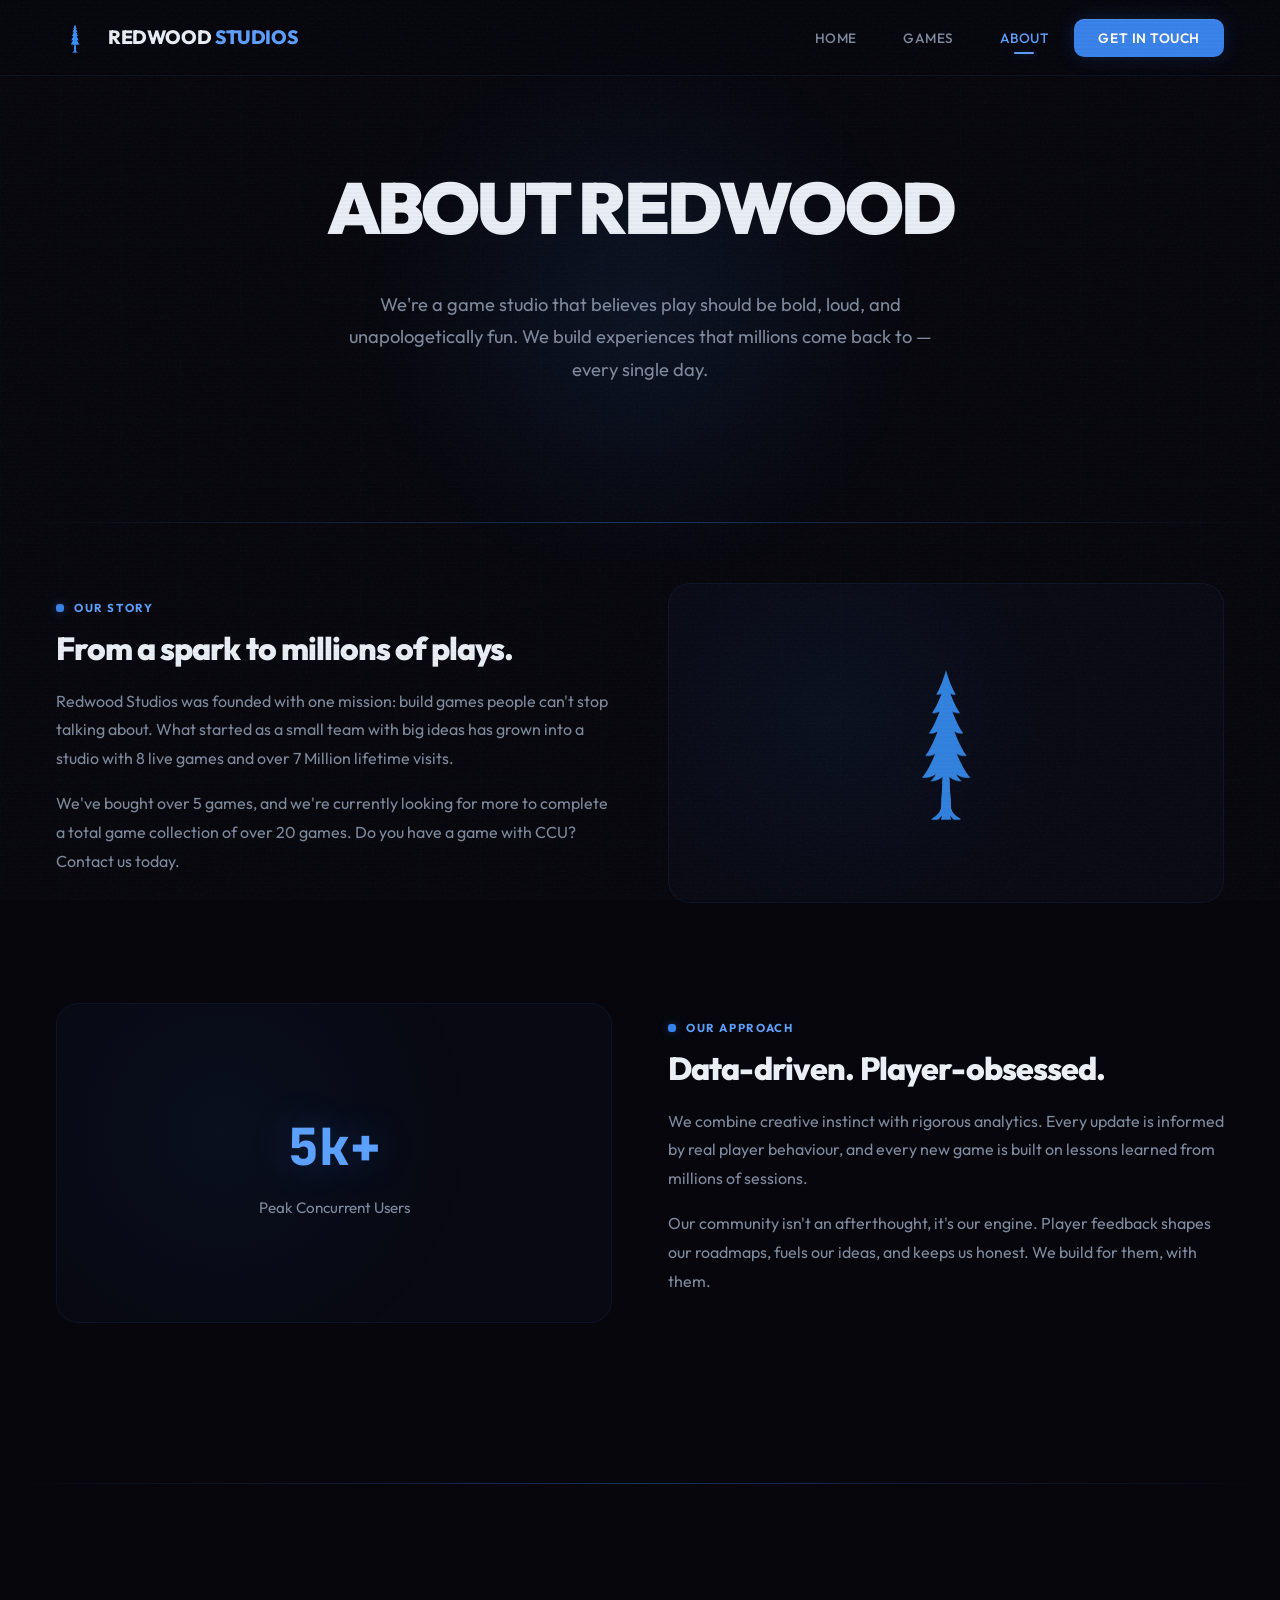
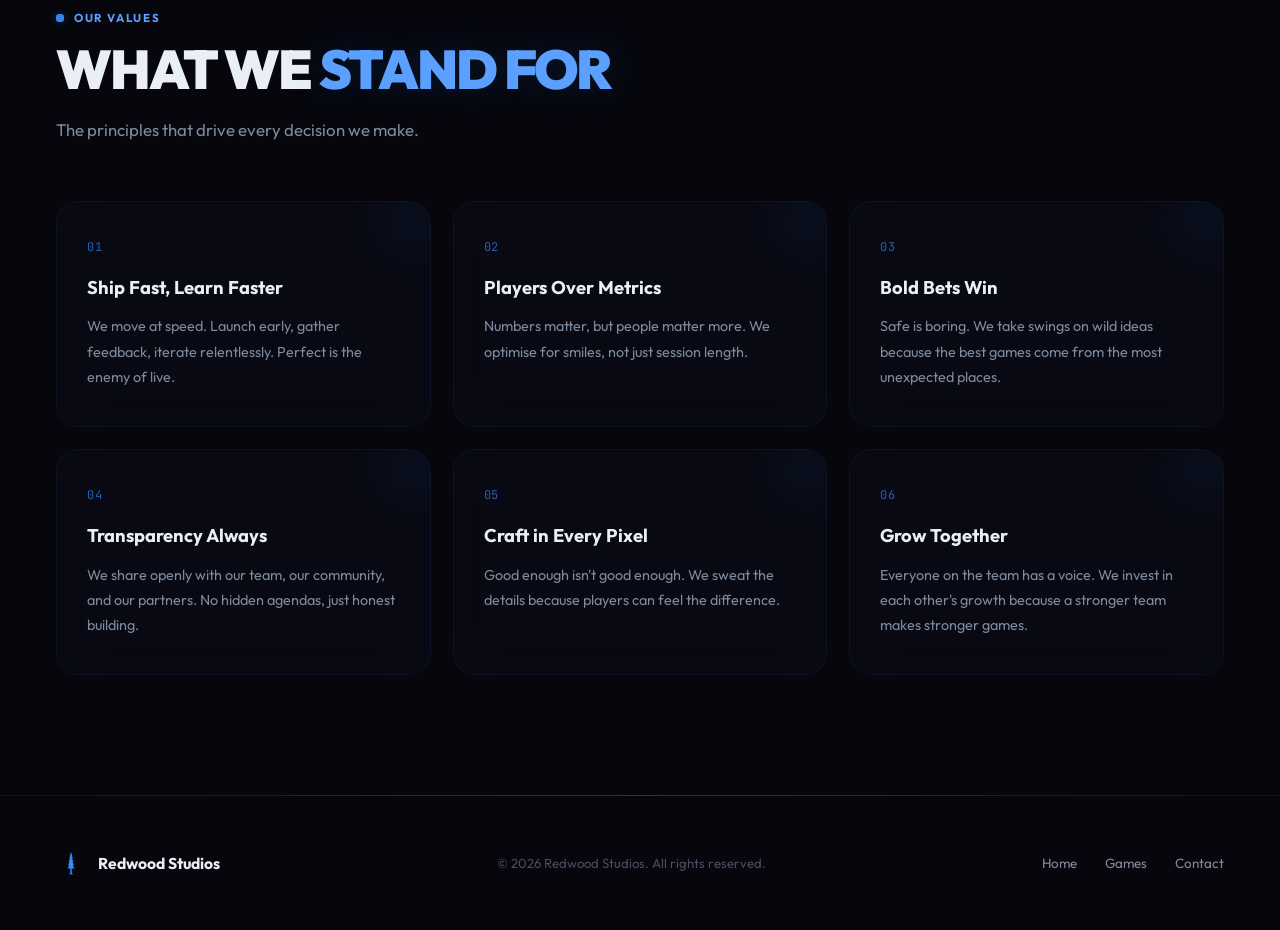
==== commit 77ba6b4e: "Update about.html" ====
--- a/about.html
+++ b/about.html
@@ -35,9 +35,9 @@
     <div class="about-grid reveal">
       <div class="about-text">
         <div class="section-label">Our Story</div>
-        <h2>From a spark to <span class="highlight">billions of plays.</span></h2>
-        <p>Redwood Studios was founded with one mission: build games people can't stop talking about. What started as a small team with big ideas has grown into a studio with 15 live games and over 5.7 billion lifetime visits.</p>
-        <p>We obsess over the details — the feel of a button press, the dopamine hit of a reward, the moment a player laughs out loud. Every pixel, every sound, every mechanic is crafted to create joy.</p>
+        <h2>From a spark to <span class="highlight">millions of plays.</span></h2>
+        <p>Redwood Studios was founded with one mission: build games people can't stop talking about. What started as a small team with big ideas has grown into a studio with 8 live games and over 7 Million lifetime visits.</p>
+        <p>We've bought over 5 games, and we're currently looking for more to complete a total game collection of over 20 games. Do you have a game with CCU? Contact us today.</p>
       </div>
       <div class="about-visual">
         <img src="logo.png" alt="Redwood Studios Logo" style="width: 200px; height: 200px; opacity: 0.9; position: relative;">
@@ -49,11 +49,11 @@
         <div class="section-label">Our Approach</div>
         <h2>Data-driven. <span class="highlight">Player-obsessed.</span></h2>
         <p>We combine creative instinct with rigorous analytics. Every update is informed by real player behaviour, and every new game is built on lessons learned from millions of sessions.</p>
-        <p>Our community isn't an afterthought — it's our engine. Player feedback shapes our roadmaps, fuels our ideas, and keeps us honest. We build for them, with them.</p>
+        <p>Our community isn't an afterthought, it's our engine. Player feedback shapes our roadmaps, fuels our ideas, and keeps us honest. We build for them, with them.</p>
       </div>
       <div class="about-visual" style="direction: ltr;">
         <div style="text-align:center; position: relative;">
-          <div style="font-family: var(--font-mono); font-size: 3.2rem; font-weight: 800; color: var(--blue-bright); margin-bottom: 8px; text-shadow: 0 0 40px rgba(56,130,235,0.3);">2.7M+</div>
+          <div style="font-family: var(--font-mono); font-size: 3.2rem; font-weight: 800; color: var(--blue-bright); margin-bottom: 8px; text-shadow: 0 0 40px rgba(56,130,235,0.3);">5k+</div>
           <div style="color: var(--text-secondary); font-size: 0.95rem;">Peak Concurrent Users</div>
         </div>
       </div>
@@ -88,7 +88,7 @@
       <div class="value-card reveal">
         <div class="value-number">04</div>
         <h3>Transparency Always</h3>
-        <p>We share openly — with our team, our community, and our partners. No hidden agendas, just honest building.</p>
+        <p>We share openly with our team, our community, and our partners. No hidden agendas, just honest building.</p>
       </div>
       <div class="value-card reveal">
         <div class="value-number">05</div>
